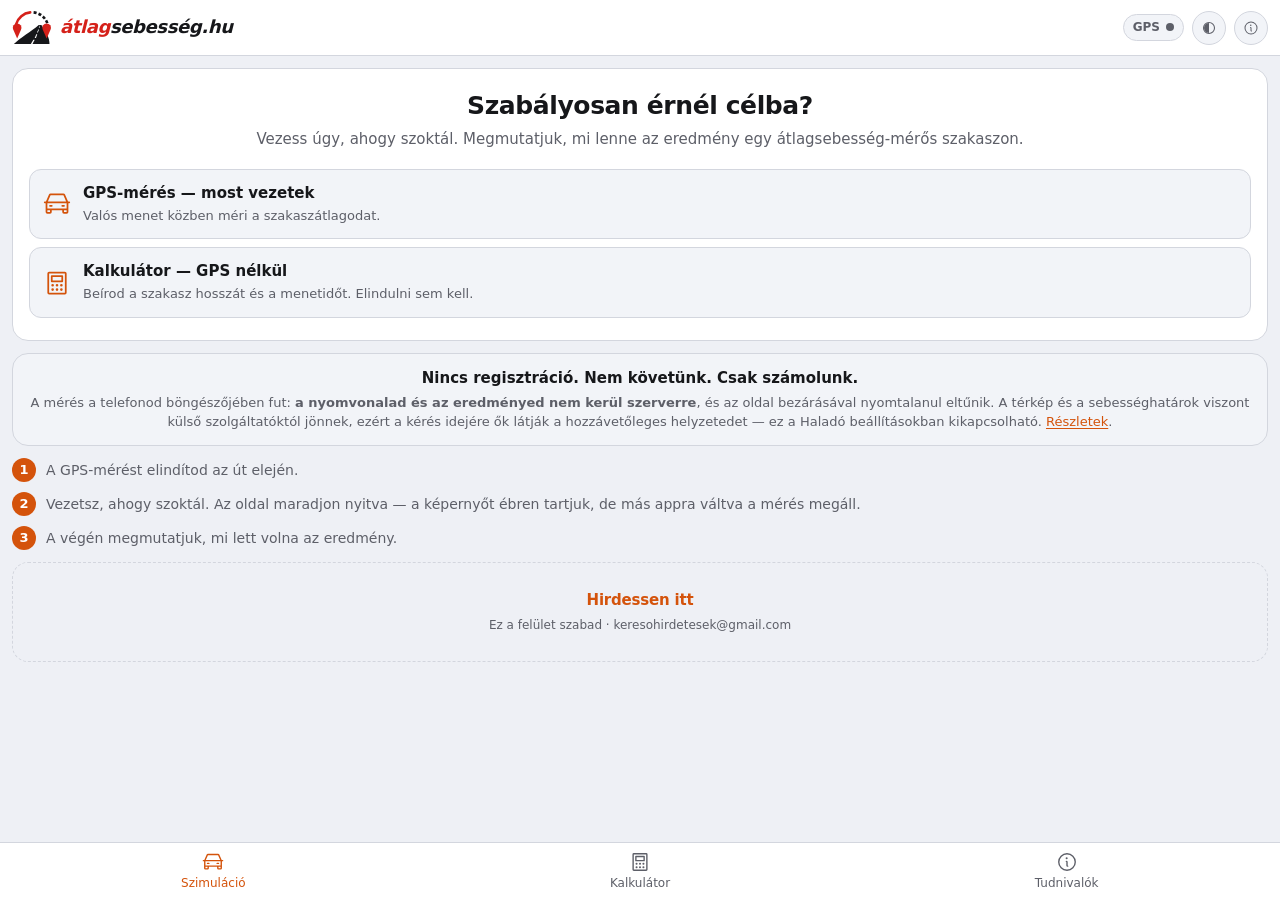
==== atlagsebesseg/index.html @ bc66cc7b "Az eredmény ne mondjon ellent önmagának A modellváltás után a felületen maradt a régi logika nyoma: " ====
<!DOCTYPE html>
<html lang="hu">
<head>
<meta charset="utf-8">
<meta name="viewport" content="width=device-width, initial-scale=1, viewport-fit=cover">
<meta name="theme-color" content="#0e0e10">
<script>
/* A téma még a stíluslap előtt eldől, különben betöltéskor felvillanna a
   másik szín. Ugyanazt a kulcsot olvassa, amit a js/tema.js ír. */
(function () {
  var m = null;
  try { m = localStorage.getItem('atlagsebesseg-tema'); } catch (e) { /* privát ablak */ }
  var sotet = m === 'sotet' ||
    (m !== 'vilagos' && window.matchMedia('(prefers-color-scheme: dark)').matches);
  document.documentElement.setAttribute('data-theme', sotet ? 'dark' : 'light');
  if (!sotet) {
    document.querySelector('meta[name="theme-color"]').setAttribute('content', '#eef0f5');
  }
})();
</script>
<meta name="description" content="Nézd meg, hogyan működne nálad az átlagsebesség-mérés, ha Magyarországon a jelenleg egyeztetett rendszer bevezetésre kerül. Nincs regisztráció, nem követünk, csak számolunk.">
<title>Átlagsebesség.hu</title>
<link rel="canonical" href="https://atlagsebesseg.hu/">
<link rel="manifest" href="manifest.webmanifest">
<link rel="icon" href="icons/icon.svg" type="image/svg+xml">
<link rel="apple-touch-icon" href="icons/icon-192.png">
<!-- A `mobile-web-app-capable` a szabványos név; az apple- előtagú
     változat elavult, de a régebbi iOS-ek még azt nézik. -->
<meta name="mobile-web-app-capable" content="yes">
<meta name="apple-mobile-web-app-capable" content="yes">
<meta name="apple-mobile-web-app-title" content="Átlagsebesség">
<meta name="apple-mobile-web-app-status-bar-style" content="black-translucent">
<!-- Megosztáskor (Messenger, Facebook, WhatsApp) ez látszik a linkből. -->
<meta property="og:type" content="website">
<meta property="og:site_name" content="Átlagsebesség.hu">
<meta property="og:locale" content="hu_HU">
<meta property="og:url" content="https://atlagsebesseg.hu/">
<meta property="og:title" content="Szabályosan érnél célba?">
<meta property="og:description" content="Vezess úgy, ahogy szoktál. Megmutatjuk, mi lenne az eredmény egy átlagsebesség-mérős szakaszon. Nincs regisztráció, nem követünk, csak számolunk.">
<meta property="og:image" content="https://atlagsebesseg.hu/icons/og.png">
<meta property="og:image:width" content="1200">
<meta property="og:image:height" content="630">
<meta property="og:image:alt" content="Átlagsebesség.hu — Szabályosan érnél célba?">
<meta name="twitter:card" content="summary_large_image">
<link rel="stylesheet" href="vendor/leaflet/leaflet.css">
<link rel="stylesheet" href="css/app.css">
</head>
<body>

<svg xmlns="http://www.w3.org/2000/svg" style="display:none" aria-hidden="true"><symbol id="i-car" viewBox="0 0 256 256"><path d="M240,104H229.2L201.42,41.5A16,16,0,0,0,186.8,32H69.2a16,16,0,0,0-14.62,9.5L26.8,104H16a8,8,0,0,0,0,16h8v80a16,16,0,0,0,16,16H64a16,16,0,0,0,16-16V184h96v16a16,16,0,0,0,16,16h24a16,16,0,0,0,16-16V120h8a8,8,0,0,0,0-16ZM69.2,48H186.8l24.89,56H44.31ZM64,200H40V184H64Zm128,0V184h24v16Zm24-32H40V120H216ZM56,144a8,8,0,0,1,8-8H80a8,8,0,0,1,0,16H64A8,8,0,0,1,56,144Zm112,0a8,8,0,0,1,8-8h16a8,8,0,0,1,0,16H176A8,8,0,0,1,168,144Z"/></symbol><symbol id="i-calculator" viewBox="0 0 256 256"><path d="M80,120h96a8,8,0,0,0,8-8V64a8,8,0,0,0-8-8H80a8,8,0,0,0-8,8v48A8,8,0,0,0,80,120Zm8-48h80v32H88ZM200,24H56A16,16,0,0,0,40,40V216a16,16,0,0,0,16,16H200a16,16,0,0,0,16-16V40A16,16,0,0,0,200,24Zm0,192H56V40H200ZM100,148a12,12,0,1,1-12-12A12,12,0,0,1,100,148Zm40,0a12,12,0,1,1-12-12A12,12,0,0,1,140,148Zm40,0a12,12,0,1,1-12-12A12,12,0,0,1,180,148Zm-80,40a12,12,0,1,1-12-12A12,12,0,0,1,100,188Zm40,0a12,12,0,1,1-12-12A12,12,0,0,1,140,188Zm40,0a12,12,0,1,1-12-12A12,12,0,0,1,180,188Z"/></symbol><symbol id="i-info" viewBox="0 0 256 256"><path d="M128,24A104,104,0,1,0,232,128,104.11,104.11,0,0,0,128,24Zm0,192a88,88,0,1,1,88-88A88.1,88.1,0,0,1,128,216Zm16-40a8,8,0,0,1-8,8,16,16,0,0,1-16-16V128a8,8,0,0,1,0-16,16,16,0,0,1,16,16v40A8,8,0,0,1,144,176ZM112,84a12,12,0,1,1,12,12A12,12,0,0,1,112,84Z"/></symbol><symbol id="i-flag" viewBox="0 0 256 256"><path d="M42.76,50A8,8,0,0,0,40,56V224a8,8,0,0,0,16,0V179.77c26.79-21.16,49.87-9.75,76.45,3.41,16.4,8.11,34.06,16.85,53,16.85,13.93,0,28.54-4.75,43.82-18a8,8,0,0,0,2.76-6V56A8,8,0,0,0,218.76,50c-28,24.23-51.72,12.49-79.21-1.12C111.07,34.76,78.78,18.79,42.76,50ZM216,172.25c-26.79,21.16-49.87,9.74-76.45-3.41-25-12.35-52.81-26.13-83.55-8.4V59.79c26.79-21.16,49.87-9.75,76.45,3.4,25,12.35,52.82,26.13,83.55,8.4Z"/></symbol><symbol id="i-map-pin" viewBox="0 0 256 256"><path d="M128,64a40,40,0,1,0,40,40A40,40,0,0,0,128,64Zm0,64a24,24,0,1,1,24-24A24,24,0,0,1,128,128Zm0-112a88.1,88.1,0,0,0-88,88c0,31.4,14.51,64.68,42,96.25a254.19,254.19,0,0,0,41.45,38.3,8,8,0,0,0,9.18,0A254.19,254.19,0,0,0,174,200.25c27.45-31.57,42-64.85,42-96.25A88.1,88.1,0,0,0,128,16Zm0,206c-16.53-13-72-60.75-72-118a72,72,0,0,1,144,0C200,161.23,144.53,209,128,222Z"/></symbol><symbol id="i-magnifying-glass" viewBox="0 0 256 256"><path d="M229.66,218.34l-50.07-50.06a88.11,88.11,0,1,0-11.31,11.31l50.06,50.07a8,8,0,0,0,11.32-11.32ZM40,112a72,72,0,1,1,72,72A72.08,72.08,0,0,1,40,112Z"/></symbol><symbol id="i-map-trifold" viewBox="0 0 256 256"><path d="M228.92,49.69a8,8,0,0,0-6.86-1.45L160.93,63.52,99.58,32.84a8,8,0,0,0-5.52-.6l-64,16A8,8,0,0,0,24,56V200a8,8,0,0,0,9.94,7.76l61.13-15.28,61.35,30.68A8.15,8.15,0,0,0,160,224a8,8,0,0,0,1.94-.24l64-16A8,8,0,0,0,232,200V56A8,8,0,0,0,228.92,49.69ZM104,52.94l48,24V203.06l-48-24ZM40,62.25l48-12v127.5l-48,12Zm176,131.5-48,12V78.25l48-12Z"/></symbol><symbol id="i-traffic-cone" viewBox="0 0 256 256"><path d="M232,208H213.69L153.42,34.75A16,16,0,0,0,138.31,24H117.69a16,16,0,0,0-15.11,10.74L42.31,208H24a8,8,0,0,0,0,16H232a8,8,0,0,0,0-16ZM95.43,104h65.14l16.7,48H78.73Zm22.26-64h20.62L155,88H101ZM73.17,168H182.83l13.92,40H59.25Z"/></symbol><symbol id="i-buildings" viewBox="0 0 256 256"><path d="M240,208H224V96a16,16,0,0,0-16-16H144V32a16,16,0,0,0-24.88-13.32L39.12,72A16,16,0,0,0,32,85.34V208H16a8,8,0,0,0,0,16H240a8,8,0,0,0,0-16ZM208,96V208H144V96ZM48,85.34,128,32V208H48ZM112,112v16a8,8,0,0,1-16,0V112a8,8,0,1,1,16,0Zm-32,0v16a8,8,0,0,1-16,0V112a8,8,0,1,1,16,0Zm0,56v16a8,8,0,0,1-16,0V168a8,8,0,0,1,16,0Zm32,0v16a8,8,0,0,1-16,0V168a8,8,0,0,1,16,0Z"/></symbol><symbol id="i-x" viewBox="0 0 256 256"><path d="M205.66,194.34a8,8,0,0,1-11.32,11.32L128,139.31,61.66,205.66a8,8,0,0,1-11.32-11.32L116.69,128,50.34,61.66A8,8,0,0,1,61.66,50.34L128,116.69l66.34-66.35a8,8,0,0,1,11.32,11.32L139.31,128Z"/></symbol><symbol id="i-play" viewBox="0 0 256 256"><path d="M232.4,114.49,88.32,26.35a16,16,0,0,0-16.2-.3A15.86,15.86,0,0,0,64,39.87V216.13A15.94,15.94,0,0,0,80,232a16.07,16.07,0,0,0,8.36-2.35L232.4,141.51a15.81,15.81,0,0,0,0-27ZM80,215.94V40l143.83,88Z"/></symbol><symbol id="i-stop" viewBox="0 0 256 256"><path d="M200,40H56A16,16,0,0,0,40,56V200a16,16,0,0,0,16,16H200a16,16,0,0,0,16-16V56A16,16,0,0,0,200,40Zm0,160H56V56H200V200Z"/></symbol><symbol id="i-arrow-clockwise" viewBox="0 0 256 256"><path d="M240,56v48a8,8,0,0,1-8,8H184a8,8,0,0,1,0-16H211.4L184.81,71.64l-.25-.24a80,80,0,1,0-1.67,114.78,8,8,0,0,1,11,11.63A95.44,95.44,0,0,1,128,224h-1.32A96,96,0,1,1,195.75,60L224,85.8V56a8,8,0,1,1,16,0Z"/></symbol><symbol id="i-gauge" viewBox="0 0 256 256"><path d="M207.06,72.67A111.24,111.24,0,0,0,128,40h-.4C66.07,40.21,16,91,16,153.13V176a16,16,0,0,0,16,16H224a16,16,0,0,0,16-16V152A111.25,111.25,0,0,0,207.06,72.67ZM224,176H119.71l54.76-75.3a8,8,0,0,0-12.94-9.42L99.92,176H32V153.13c0-3.08.15-6.12.43-9.13H56a8,8,0,0,0,0-16H35.27c10.32-38.86,44-68.24,84.73-71.66V80a8,8,0,0,0,16,0V56.33A96.14,96.14,0,0,1,221,128H200a8,8,0,0,0,0,16h23.67c.21,2.65.33,5.31.33,8Z"/></symbol><symbol id="i-speaker-high" viewBox="0 0 256 256"><path d="M155.51,24.81a8,8,0,0,0-8.42.88L77.25,80H32A16,16,0,0,0,16,96v64a16,16,0,0,0,16,16H77.25l69.84,54.31A8,8,0,0,0,160,224V32A8,8,0,0,0,155.51,24.81ZM32,96H72v64H32ZM144,207.64,88,164.09V91.91l56-43.55Zm54-106.08a40,40,0,0,1,0,52.88,8,8,0,0,1-12-10.58,24,24,0,0,0,0-31.72,8,8,0,0,1,12-10.58ZM248,128a79.9,79.9,0,0,1-20.37,53.34,8,8,0,0,1-11.92-10.67,64,64,0,0,0,0-85.33,8,8,0,1,1,11.92-10.67A79.83,79.83,0,0,1,248,128Z"/></symbol><symbol id="i-speaker-slash" viewBox="0 0 256 256"><path d="M53.92,34.62A8,8,0,1,0,42.08,45.38L73.55,80H32A16,16,0,0,0,16,96v64a16,16,0,0,0,16,16H77.25l69.84,54.31A8,8,0,0,0,160,224V175.09l42.08,46.29a8,8,0,1,0,11.84-10.76ZM32,96H72v64H32ZM144,207.64,88,164.09V95.89l56,61.6Zm42-63.77a24,24,0,0,0,0-31.72,8,8,0,1,1,12-10.57,40,40,0,0,1,0,52.88,8,8,0,0,1-12-10.59Zm-80.16-76a8,8,0,0,1,1.4-11.23l39.85-31A8,8,0,0,1,160,32v74.83a8,8,0,0,1-16,0V48.36l-26.94,21A8,8,0,0,1,105.84,67.91ZM248,128a79.9,79.9,0,0,1-20.37,53.34,8,8,0,0,1-11.92-10.67,64,64,0,0,0,0-85.33,8,8,0,1,1,11.92-10.67A79.83,79.83,0,0,1,248,128Z"/></symbol><symbol id="i-sun" viewBox="0 0 256 256"><circle cx="128" cy="128" r="46"/><g stroke="currentColor" stroke-width="17" stroke-linecap="round"><line x1="128" y1="26" x2="128" y2="52"/><line x1="128" y1="204" x2="128" y2="230"/><line x1="26" y1="128" x2="52" y2="128"/><line x1="204" y1="128" x2="230" y2="128"/><line x1="56" y1="56" x2="74" y2="74"/><line x1="182" y1="182" x2="200" y2="200"/><line x1="56" y1="200" x2="74" y2="182"/><line x1="182" y1="74" x2="200" y2="56"/></g></symbol><symbol id="i-moon" viewBox="0 0 256 256"><path d="M88.5 40.5A96 96 0 1 0 215.5 167.5A96 96 0 0 1 88.5 40.5Z"/></symbol><symbol id="i-tema-auto" viewBox="0 0 256 256"><circle cx="128" cy="128" r="88" fill="none" stroke="currentColor" stroke-width="17"/><path d="M128 48a80 80 0 0 0 0 160Z"/></symbol><symbol id="i-share-network" viewBox="0 0 256 256"><path d="M176,160a39.89,39.89,0,0,0-28.62,12.09l-46.1-29.63a39.8,39.8,0,0,0,0-28.92l46.1-29.63a40,40,0,1,0-8.66-13.45l-46.1,29.63a40,40,0,1,0,0,55.82l46.1,29.63A40,40,0,1,0,176,160Zm0-128a24,24,0,1,1-24,24A24,24,0,0,1,176,32ZM64,152a24,24,0,1,1,24-24A24,24,0,0,1,64,152Zm112,72a24,24,0,1,1,24-24A24,24,0,0,1,176,224Z"/></symbol></svg>

<header id="topbar">
  <!-- Ugyanaz a jelkép, mint az icons/icon.svg, csak a fejléc méretére
       vágva. A sötét részek a szövegszínt veszik fel, a felezővonal a
       fejléc hátterét: így mindkét témában megmarad a kontraszt. -->
  <svg class="logo" aria-hidden="true" viewBox="60 118 392 344">
    <path d="M78 452 C140 392 250 330 322 266 L348 266 C392 330 430 392 428 452 Z" fill="currentColor"/>
    <g fill="var(--surface)">
      <path d="M331.0 272 L335.4 272 L329.0 296 L323.1 296 Z"/>
      <path d="M318.5 310 L325.3 310 L313.9 340 L305.1 340 Z"/>
      <path d="M297.8 356 L307.6 356 L295.0 392 L282.8 392 Z"/>
      <path d="M269.0 410 L282.3 410 L261.0 452 L245.0 452 Z"/>
    </g>
    <path d="M100 258 A161 161 0 0 1 238.2 141.4" fill="none" stroke="var(--marka)" stroke-width="26" stroke-linecap="round"/>
    <path d="M271.8 141.4 A161 161 0 0 1 410 258" fill="none" stroke="currentColor" stroke-width="26" stroke-dasharray="30 20"/>
    <g fill="var(--marka)">
      <path d="M71.5 308.8 A42 42 0 1 1 148.5 308.8 L110 397 Z"/>
      <path d="M361.5 308.8 A42 42 0 1 1 438.5 308.8 L400 397 Z"/>
    </g>
  </svg>
  <h1><span class="wm-elso">átlag</span>sebesség.hu</h1>
  <span id="gps-pill" class="gps-pill" data-allapot="ki" title="GPS állapota" aria-label="GPS állapota">
    <span class="gps-szo">GPS</span> <span class="dot"></span>
  </span>
  <button id="btn-tema" class="ikon-gomb" aria-label="Téma váltása"><svg class="ikon" aria-hidden="true"><use href="#i-tema-auto"/></svg></button>
  <button id="btn-info" class="ikon-gomb" aria-label="Tudnivalók"><svg class="ikon" aria-hidden="true"><use href="#i-info"/></svg></button>
</header>

<main id="main">

  <!-- ============================================== szimuláció (fő fül) -->
  <section class="screen" id="scr-meres">

    <!-- ---------------------------------------------- 1. indító nézet -->
    <div class="pad" id="meres-intro">
      <section class="hero">
        <h2>Szabályosan érnél célba?</h2>
        <p class="hero-lead">
          Vezess úgy, ahogy szoktál. Megmutatjuk, mi lenne az eredmény egy
          átlagsebesség-mérős szakaszon.
        </p>
        <!-- Két közvetlen választás. Korábban egy „szimuláció indítása”
             gomb állt előttük, ami csak lenyitotta ezt a kettőt: egy
             kattintás, ami semmit nem döntött el. -->
        <div id="mod-valaszto" class="mod-valaszto">
          <button class="mod" id="mod-vezetek">
            <span class="mod-ikon"><svg class="ikon nagy-ikon" aria-hidden="true"><use href="#i-car"/></svg></span>
            <span class="mod-szoveg">
              <strong>GPS-mérés — most vezetek</strong>
              Valós menet közben méri a szakaszátlagodat.
            </span>
          </button>
          <button class="mod" id="mod-kiprobalnam">
            <span class="mod-ikon"><svg class="ikon nagy-ikon" aria-hidden="true"><use href="#i-calculator"/></svg></span>
            <span class="mod-szoveg">
              <strong>Kalkulátor — GPS nélkül</strong>
              Beírod a szakasz hosszát és a menetidőt. Elindulni sem kell.
            </span>
          </button>
        </div>
      </section>

      <section class="marka">
        <strong>Nincs regisztráció. Nem követünk. Csak számolunk.</strong>
        <span class="muted small">
          A mérés a telefonod böngészőjében fut: <strong>a nyomvonalad és az
          eredményed nem kerül szerverre</strong>, és az oldal bezárásával
          nyomtalanul eltűnik. A térkép és a sebességhatárok viszont külső
          szolgáltatóktól jönnek, ezért a kérés idejére ők látják a
          hozzávetőleges helyzetedet — ez a Haladó beállításokban
          kikapcsolható.
          <a href="adatvedelem.html">Részletek</a>.
        </span>
      </section>

      <section class="lepesek">
        <div><span class="lepes-szam">1</span> A GPS-mérést elindítod az út elején.</div>
        <div><span class="lepes-szam">2</span> Vezetsz, ahogy szoktál. Az oldal maradjon nyitva — a képernyőt ébren tartjuk, de más appra váltva a mérés megáll.</div>
        <div><span class="lepes-szam">3</span> A végén megmutatjuk, mi lett volna az eredmény.</div>
      </section>

      <a class="hirdetes" data-slot="intro-also"
           href="mailto:keresohirdetesek@gmail.com?subject=Hirdet%C3%A9s%20az%20atlagsebesseg.hu-n">
        <strong>Hirdessen itt</strong>
        <span>Ez a felület szabad · keresohirdetesek@gmail.com</span>
      </a>
    </div>

    <!-- ------------------------------------------------- 2. élő nézet -->
    <div id="meres-elo" hidden>
      <!-- A fő gomb legfelül és tapadósan: vezetés közben nem lehet
           görgetéssel keresgélni, hol áll le a mérés. -->
      <div class="fo-gomb-sav">
        <button id="btn-meres" class="btn nagy"><svg class="ikon" aria-hidden="true"><use href="#i-play"/></svg>MÉRÉS INDÍTÁSA</button>
      </div>

      <!-- Amit indulás előtt érdemes eldönteni. Mérés közben elrejtjük:
           vezetés közben nem beállítani kell, hanem vezetni. -->
      <div class="pad indulas-elott" id="indulas-elott">
        <section class="card">
          <h2 class="card-title">Indulás előtt</h2>
          <div class="row-between">
            <label for="chk-auto-hatar-fo">Sebességhatárok automatikus lekérése</label>
            <input id="chk-auto-hatar-fo" type="checkbox" checked>
          </div>
          <p class="muted small">
            Menet közben, kilométerenként lekéri a táblák szerinti határokat
            az OpenStreetMapből. Kikapcsolva semmilyen adat nem hagyja el a
            készüléket, és a lenti alapértékkel számolunk.
          </p>
          <div class="row-between">
            <label for="sel-alap-fo">Ha nincs lekért adat, ezzel számolunk</label>
            <select id="sel-alap-fo">
              <option value="30">30 km/h</option>
              <option value="40">40 km/h</option>
              <option value="50">50 km/h</option>
              <option value="70">70 km/h</option>
              <option value="80">80 km/h</option>
              <option value="90" selected>90 km/h</option>
              <option value="100">100 km/h</option>
              <option value="110">110 km/h</option>
              <option value="130">130 km/h</option>
            </select>
          </div>
          <p class="muted small">
            Szakaszt a térképen jelölhetsz ki, lejjebb. Kijelölés nélkül a
            mérés kézzel indul és áll le.
          </p>
        </section>
      </div>

      <div class="pad">

        <!-- eredménykártya: a mérés lezárása után jelenik meg -->
        <section class="card eredmeny" id="eredmeny-kartya" hidden>
          <h2 class="eredmeny-cim">Szimuláció eredménye</h2>
          <p class="eredmeny-alcim" id="eredmeny-alcim"></p>
          <dl class="eredmeny-adatok" id="eredmeny-adatok"></dl>
          <!-- A projekt legbeszédesebb két száma: mennyi időt nyertél, és
               mennyibe kerülne. Az eredménykártyán a helye.            -->
          <div class="merleg" id="eredmeny-merleg" hidden>
            <div class="merleg-tetel nyereseg">
              <span class="merleg-lbl">Ennyit nyertél</span>
              <span class="merleg-val" id="e-nyereseg">-</span>
            </div>
            <div class="merleg-tetel ar">
              <span class="merleg-lbl">Ennyibe kerülne<small>a teljes szakaszra</small></span>
              <span class="merleg-val" id="e-ar">-</span>
            </div>
          </div>

          <div id="eredmeny-verdikt" class="verdikt semleges"></div>
          <p id="eredmeny-hianyos" class="figyelem small" hidden>
            A mérés közben a GPS-jel kiesett. A kimaradt szakasz nem
            számít bele a távba, ezért ez az eredmény tájékoztató.
          </p>

          <figure class="profil" id="eredmeny-profil" hidden>
            <figcaption>Hol mennyivel haladtál a korlátozáshoz képest</figcaption>
            <div class="profil-vaszon" data-cel="eredmeny">
              <svg id="profil-svg" role="img"
                   aria-label="Sebességprofil a megtett út mentén"></svg>
            </div>
            <div class="profil-eszkozok" data-cel="eredmeny">
              <span class="profil-nagyitas" role="group" aria-label="Nagyítás">
                <button class="zoom-gomb" data-zoom="1" aria-pressed="true">1x</button>
                <button class="zoom-gomb" data-zoom="2" aria-pressed="false">2x</button>
                <button class="zoom-gomb" data-zoom="4" aria-pressed="false">4x</button>
                <button class="zoom-gomb" data-zoom="8" aria-pressed="false">8x</button>
              </span>
              <button class="btn ghost small profil-teljes">Teljes képernyőn</button>
            </div>
            <p class="profil-jel">
              <span class="profil-kulcs felett"></span>a korlátozás felett
              <span class="profil-kulcs alatt"></span>alatta
            </p>
            <p class="muted small">
              A pillanatnyi sebesség a korlátozáshoz mérve, km/h-ban. A bírság
              nem ebből lesz, hanem a szakaszátlagból; ez azt mutatja meg, hol
              keletkezett az az átlag.
            </p>
          </figure>

          <button id="btn-megoszt" class="btn primary block"><svg class="ikon" aria-hidden="true"><use href="#i-share-network"/></svg>Eredmény megosztása</button>
          <p id="megoszt-allapot" class="muted small center" hidden></p>
          <button id="btn-ujra-szakasz" class="btn block"><svg class="ikon" aria-hidden="true"><use href="#i-arrow-clockwise"/></svg>Újra ezen a szakaszon</button>
          <div class="btn-row">
            <button id="btn-reszletek" class="btn ghost grow">Részletek</button>
            <button id="btn-uj-szimulacio" class="btn ghost grow">Kezdőképernyő</button>
          </div>
        </section>

        <!-- szakasz: kapuk és haladás -->
        <section class="szakasz-panel" id="szakasz-panel">
          <h2 id="szakasz-nev">Kijelölt szakasz</h2>
          <div class="kapu-sor">
            <span class="kapu-cimke" id="kapu-bal">Kapu #1</span>
            <span class="kapu-kozep">
              <span id="szp-hatra">Még: -</span>
              <span id="szp-ido">Becsült idő: -</span>
            </span>
            <span class="kapu-cimke" id="kapu-jobb">Kapu #2</span>
          </div>
          <div class="halado-sor" id="halado-sor">
            <span class="kapu-tick"></span>
            <span class="sav"><span class="sav-kitolt" id="szp-sav"></span></span>
            <span class="kapu-tick"></span>
          </div>
        </section>

        <!-- óra + státusz + adatok -->
        <section class="card ora-kartya" id="ora-kartya">
          <div class="szunet-sav" id="szunet-sav" hidden>
            <span>
              <strong>A mérés felfüggesztve.</strong>
              Az állás ideje nem számít bele a szakaszátlagba.
              Elindulásra magától folytatódik.
            </span>
            <button id="btn-folytat" class="btn small">Folytatás</button>
          </div>

          <div class="ora-doboz">
            <svg id="ora" class="ora" role="img" aria-label="Sebességmérő"></svg>
          </div>

          <div class="tabla-sav">
            <button class="tabla" id="ora-tabla" aria-label="Sebességhatár módosítása">-</button>
            <span class="tabla-sugo" id="tabla-sugo">koppints</span>
            <span class="utasitas" id="utasitas" hidden>
              <span class="utasitas-szo" id="utasitas-szo">TARTSD</span>
              <span class="utasitas-val" id="utasitas-val">-</span>
            </span>
          </div>

          <!-- A három szám, ami menet közben számít, egy sorban a műszer
               alatt: mihez mérünk, hol tartunk, és mennyivel megyünk. -->
          <div class="ora-adatsor">
            <div class="oa-cella">
              <span class="oa-lbl">Megengedett átlag</span>
              <span class="oa-szam"><span class="oa-val" id="ki-limit">-</span><span class="oa-egyseg">km/h</span></span>
            </div>
            <div class="oa-cella">
              <span class="oa-lbl">Szakaszátlag</span>
              <span class="oa-szam"><span class="oa-val" id="ki-atlag">-</span><span class="oa-egyseg">km/h</span></span>
            </div>
            <div class="oa-cella">
              <span class="oa-lbl">Pillanatnyi</span>
              <span class="oa-szam"><span class="oa-val" id="ki-pill">-</span><span class="oa-egyseg">km/h</span></span>
            </div>
          </div>
          <p class="oa-alsor" id="ki-muszerfal"></p>

          <button id="btn-hang" class="chip hang-kapcsolo" aria-pressed="true">
            <svg class="ikon" aria-hidden="true"><use href="#i-speaker-high"/></svg>
            <span>Hangjelzés be</span>
          </button>

          <div class="statuszsav semleges" id="statuszsav">
            <span class="statusz-fo" id="st-fo">JELENLEGI ÁTLAG: -</span>
            <span class="statusz-al">STÁTUSZ: <strong id="st-cimke">[○ NINCS ADAT]</strong></span>
            <span class="statusz-megj" id="st-megj">(Indítsd el a mérést)</span>
          </div>

          <div class="adatracs">
            <div class="reszlet"><span class="adat-lbl">Itt érvényes</span><span class="adat-val" id="ki-hely-limit">-</span></div>
            <div><span class="adat-lbl">Megtett táv</span><span class="adat-val" id="ki-tav">0 m</span></div>
            <div><span class="adat-lbl">Eltelt idő</span><span class="adat-val" id="ki-ido">0:00</span></div>
            <div class="reszlet"><span class="adat-lbl">Bírságveszély</span><span class="adat-val" id="ki-birsag">0 Ft</span></div>
          </div>

          <p id="h-projekcio" class="projekcio reszlet" hidden></p>
          <p id="hatar-allapot" class="muted small center reszlet">Sebességhatárok: a beállított alapértékkel számolunk.</p>
          <p id="ki-melleklet" class="muted small center reszlet">Táv: 0 m · GPS: -</p>
          <p id="gps-uzenet" class="muted small center"></p>

          <button id="btn-ujra" class="btn ghost small reszlet">Új mérés</button>
        </section>
      </div>

      <div id="map" aria-label="Térkép a szakasszal és a nyomvonallal"></div>
      <div class="map-tools">
        <button id="btn-start-jelol" class="chip"><svg class="ikon" aria-hidden="true"><use href="#i-flag"/></svg>Szakasz eleje</button>
        <button id="btn-end-jelol" class="chip"><svg class="ikon" aria-hidden="true"><use href="#i-flag"/></svg>Szakasz vége</button>
        <button id="btn-kapu-torol" class="chip"><svg class="ikon" aria-hidden="true"><use href="#i-x"/></svg>Kijelölés törlése</button>
        <!-- A két nézetgomb keskeny kijelzőn csak ikon: így a „Kijelölés
             törlése” is elfér mellettük, és nem kell oldalra görgetni. -->
        <button id="btn-kozepre" class="chip chip-szuk" title="Ide" aria-label="Ugrás a jelenlegi helyzetre"><svg class="ikon" aria-hidden="true"><use href="#i-map-pin"/></svg><span class="chip-szo">Ide</span></button>
        <button id="btn-illeszt" class="chip chip-szuk" title="Teljes szakasz" aria-label="A teljes szakasz mutatása"><svg class="ikon" aria-hidden="true"><use href="#i-magnifying-glass"/></svg><span class="chip-szo">Teljes szakasz</span></button>
      </div>

      <div class="pad">
        <p id="kapu-allapot" class="muted small reszlet">
          Nincs kijelölt szakasz. Kézi indítás és leállítás.
        </p>

        <section class="card" id="szakasz-kartya" hidden>
          <h2 class="card-title">Szakaszrészek a sebességhatár szerint</h2>
          <p class="muted small">
            <strong>Ez a bontás magyarázat, nem az ítélet.</strong> A bírság a
            teljes szakasz egyetlen átlagából jön — egy mérőrendszer sem tudja,
            a szakaszon belül hol mentél gyorsabban. Ez a lista azt mutatja,
            hol keletkezett az az átlag.
          </p>
          <p class="muted small">
            Rossz a határ? Koppints a szakaszra itt vagy a térképen, és írd át.
            A javítás a nyomvonalhoz tapad, egy újabb lekérés sem törli.
          </p>
          <div id="szakasz-lista" class="seglist"></div>
        </section>

        <details class="halado">
          <summary>Haladó beállítások</summary>
          <div class="halado-tartalom">

            <div class="row-between">
              <label for="sel-sugar">Kiváltási sugár</label>
              <select id="sel-sugar">
                <option value="30">30 m</option>
                <option value="60" selected>60 m</option>
                <option value="100">100 m</option>
                <option value="150">150 m</option>
              </select>
            </div>
            <p class="muted small">
              Ilyen közel kell elhaladni a kijelölt ponthoz, hogy a mérés
              elinduljon, illetve leálljon.
            </p>

            <div class="row-between">
              <label for="sel-alap">Alapértelmezett sebességhatár</label>
              <select id="sel-alap">
                <option value="30">30 km/h</option>
                <option value="40">40 km/h</option>
                <option value="50">50 km/h</option>
                <option value="70">70 km/h</option>
                <option value="80">80 km/h</option>
                <option value="90" selected>90 km/h</option>
                <option value="100">100 km/h</option>
                <option value="110">110 km/h</option>
                <option value="130">130 km/h</option>
              </select>
            </div>
            <p class="muted small">
              Ezzel számol az app addig, amíg le nem kéred a tényleges
              határokat.
            </p>

            <button id="btn-hang-proba" class="btn block">
              <svg class="ikon" aria-hidden="true"><use href="#i-speaker-high"/></svg>Hang kipróbálása
            </button>
            <p id="hang-proba-allapot" class="muted small">
              Menet közben a hang csak akkor szólal meg, ha tényleg átléped a
              határt, ezért itt bármikor meghallgatható.
              <strong>iPhone-on a néma kapcsoló ezt is elnémítja</strong>,
              még akkor is, ha a média-hangerő fel van tekerve.
            </p>

            <p class="muted small">
              A hangjelzés akkor szólal meg, amikor a szakaszátlagod átlépi a
              megengedettet, és még egyszer, ha a bírságos tartományba ér.
              Rezgéssel együtt, hogy a zsebben is elérjen. A képernyő a mérés
              alatt ébren marad; ha kikapcsolod a kijelzőt vagy más appra
              váltasz, a böngésző felfüggesztheti a lapot, és a hang elmarad.
              iPhone-on ez biztosan így van.
            </p>

            <div class="row-between">
              <label for="chk-auto-hatar">Sebességhatárok automatikus lekérése</label>
              <input id="chk-auto-hatar" type="checkbox" checked>
            </div>
            <p class="muted small">
              Bekapcsolva a mérés magától lekéri az útvonal menti
              korlátozásokat, és haladás közben frissíti. Ehhez kb.
              kilométerenként elküldi a helyzetedet az Overpass API-nak.
              Kikapcsolva az app a lenti alapértékkel számol, és semmilyen
              adat nem hagyja el a készüléket.
            </p>

            <button id="btn-osm" class="btn block">
              <svg class="ikon" aria-hidden="true"><use href="#i-map-trifold"/></svg>Frissítés most, a teljes nyomvonalra
            </button>
            <p id="osm-allapot" class="muted small">
              Utólagos pontosításhoz: a már megtett nyomvonal mentén kéri le a
              határokat, nem csak a jelenlegi helyzet körül.
            </p>

            <div class="row-between">
              <label for="btn-csempe">Térképcsempék</label>
              <button id="btn-csempe" class="chip" aria-pressed="true">bekapcsolva</button>
            </div>
            <p class="muted small">
              Kikapcsolva az OpenStreetMap szervereivel sem beszél az app.
            </p>

          </div>
        </details>

        <a class="hirdetes" data-slot="meres-also"
           href="mailto:keresohirdetesek@gmail.com?subject=Hirdet%C3%A9s%20az%20atlagsebesseg.hu-n">
        <strong>Hirdessen itt</strong>
        <span>Ez a felület szabad · keresohirdetesek@gmail.com</span>
      </a>
      </div>
    </div>
  </section>

  <!-- ================================================= kalkulátor -->
  <section class="screen" id="scr-kalk" hidden>
    <div class="pad">
      <section class="card">
        <h2 class="card-title">Számold ki GPS nélkül</h2>
        <p class="muted small">
          Add meg a szakaszt (több eltérő korlátozású rész is lehet), és azt,
          hogy mennyi idő alatt tetted meg, vagy milyen tempóval mentél.
        </p>

        <div id="kalk-sorok" class="seglist"></div>
        <button id="btn-sor-add" class="btn ghost small">+ Szakaszrész hozzáadása</button>

        <div class="row-between mt">
          <label for="sel-mod">Megadás</label>
          <select id="sel-mod">
            <option value="ido">menetidővel</option>
            <option value="tempo">átlagsebességgel</option>
            <option value="szakaszonkent">szakaszonkénti tempóval</option>
          </select>
        </div>

        <!-- Egyetlen menetidőből nem derül ki, melyik részen mennyivel
             mentél. A két egyszerű mód ezért egyenletes tempót feltételez —
             ezt ki kell mondani, különben a szabályos menetre is bírságot
             hozhat ki. Aki pontosat akar, szakaszonként adja meg. -->
        <p id="kalk-feltetel" class="muted small">
          <strong>Egyenletes tempót feltételezünk:</strong> a megadott menetidőt
          hossz arányában osztjuk szét, tehát mindenhol ugyanazzal a
          sebességgel számolunk. Ha az egyes részeken másképp haladtál,
          válaszd a <em>szakaszonkénti tempót</em> — az ad valós képet.
        </p>

        <div id="mezo-ido" class="row-between">
          <span class="mezo-cim">Menetidő</span>
          <span class="inline">
            <input id="in-perc" type="number" min="0" step="1" value="12" inputmode="numeric"
                   aria-label="Menetidő, perc"> perc
            <input id="in-mp" type="number" min="0" max="59" step="1" value="0" inputmode="numeric"
                   aria-label="Menetidő, másodperc"> mp
          </span>
        </div>

        <div id="mezo-tempo" class="row-between" hidden>
          <label for="in-tempo">Átlagsebesség</label>
          <span class="inline"><input id="in-tempo" type="number" min="1" step="1" value="110" inputmode="decimal"> km/h</span>
        </div>
      </section>

      <section class="card result">
        <div class="ora-doboz">
          <svg id="k-ora" class="ora" role="img" aria-label="A szakasz átlagsebessége"></svg>
          <div class="tabla-sav">
            <span class="tabla" id="k-tabla">-</span>
            <span class="tabla-sugo">megengedett</span>
          </div>
        </div>

        <div class="statuszsav semleges" id="k-statuszsav">
          <span class="statusz-fo" id="k-st-fo">ÁTLAGSEBESSÉG: -</span>
          <span class="statusz-al">STÁTUSZ: <strong id="k-st-cimke">[○ NINCS ADAT]</strong></span>
        </div>

        <!-- a szakasz arányos képe: a szélesség a hossz, a szín az ítélet -->
        <div class="utsav" id="k-utsav" hidden></div>

        <figure class="profil" id="k-profil" hidden>
          <figcaption>Hol mennyivel mennél a korlátozáshoz képest</figcaption>
          <div class="profil-vaszon" data-cel="kalk">
            <svg id="k-profil-svg" role="img"
                 aria-label="Sebességprofil a megadott szakaszrészek mentén"></svg>
          </div>
          <div class="profil-eszkozok" data-cel="kalk">
            <span class="profil-nagyitas" role="group" aria-label="Nagyítás">
              <button class="zoom-gomb" data-zoom="1" aria-pressed="true">1x</button>
              <button class="zoom-gomb" data-zoom="2" aria-pressed="false">2x</button>
              <button class="zoom-gomb" data-zoom="4" aria-pressed="false">4x</button>
              <button class="zoom-gomb" data-zoom="8" aria-pressed="false">8x</button>
            </span>
            <button class="btn ghost small profil-teljes">Teljes képernyőn</button>
          </div>
          <p class="profil-jel">
            <span class="profil-kulcs felett"></span>a korlátozás felett
            <span class="profil-kulcs alatt"></span>alatta
          </p>
        </figure>

        <div class="merleg" id="k-merleg" hidden>
          <div class="merleg-tetel nyereseg">
            <span class="merleg-lbl">Ennyit nyersz</span>
            <span class="merleg-val" id="k-nyereseg">-</span>
          </div>
          <div class="merleg-tetel ar">
            <span class="merleg-lbl">Ennyibe kerülne<small>a teljes szakaszra</small></span>
            <span class="merleg-val" id="k-ar">-</span>
          </div>
        </div>

        <div id="k-verdikt" class="verdikt semleges">-</div>

        <p class="muted small lista-fej">
          <strong>Az alábbi bontás magyarázat, nem ítélet.</strong> A bírság a
          fenti, teljes szakaszra vonatkozó átlagból jön; ez a lista azt
          mutatja, hol keletkezett.
        </p>
        <div id="k-reszletek" class="seglist"></div>
        <details class="halado">
          <summary>Számok részletesen</summary>
          <div class="halado-tartalom"><dl class="kv" id="k-kv"></dl></div>
        </details>
      </section>

      <a class="hirdetes" data-slot="kalk-also"
           href="mailto:keresohirdetesek@gmail.com?subject=Hirdet%C3%A9s%20az%20atlagsebesseg.hu-n">
        <strong>Hirdessen itt</strong>
        <span>Ez a felület szabad · keresohirdetesek@gmail.com</span>
      </a>
    </div>
  </section>

  <!-- ================================================== tudnivalók -->
  <section class="screen" id="scr-info" hidden>
    <div class="pad">

      <section class="card">
        <h2 class="card-title">Megjelenés</h2>
        <div class="tema-valaszto" role="radiogroup" aria-label="Téma">
          <button class="tema-opcio" data-tema="rendszer" role="radio" aria-checked="true">
            <svg class="ikon" aria-hidden="true"><use href="#i-tema-auto"/></svg>Rendszer
          </button>
          <button class="tema-opcio" data-tema="vilagos" role="radio" aria-checked="false">
            <svg class="ikon" aria-hidden="true"><use href="#i-sun"/></svg>Világos
          </button>
          <button class="tema-opcio" data-tema="sotet" role="radio" aria-checked="false">
            <svg class="ikon" aria-hidden="true"><use href="#i-moon"/></svg>Sötét
          </button>
        </div>
        <p class="small muted">
          Vezetés közben a sötét téma kíméli a szemet, nappal a világos
          olvashatóbb. A „Rendszer” a készülék beállítását követi.
        </p>
      </section>

      <section class="card">
        <h2 class="card-title">Mi ez?</h2>
        <p>
          Az átlagsebesség-mérés (szakaszellenőrzés) a szakasz elején és végén
          azonosítja a járművet, és a menetidőből számol átlagsebességet. Így a
          traffipax előtti fékezés nem segít: a teljes szakaszon tartani kell a
          korlátozást.
        </p>
        <p>
          Magyarországon az átlagsebesség-ellenőrző rendszer fogalma régóta
          szerepel a szabályozásban, a gyakorlati bevezetéséről pedig 2026
          nyarán indult egyeztetés. <strong>Végleges döntés és konkrét rendszer
          egyelőre nincs</strong>. Ez az oldal azt mutatja meg, hogyan
          működne nálad a méréstechnika, ha a jelenleg egyeztetett rendszer
          bevezetésre kerül. Nem hatósági eszköz, és nem előrejelzés arról,
          hogy pontosan milyen szabályok születnek.
        </p>
      </section>

      <section class="card">
        <h2 class="card-title">Ez most egy app?</h2>
        <p>
          Igen is, meg nem is. Ez egy <strong>weboldal, ami appként viselkedik</strong>
          (PWA). Ha a böngésző menüjéből kitetted a kezdőképernyőre, saját ikont
          és nevet kapott, teljes képernyőn nyílik, böngészősáv nélkül — kívülről
          semmiben nem különbözik egy alkalmazástól.
        </p>
        <p>
          Amiben mégis más: <strong>nincs áruházban</strong>, nem kellett hozzá
          Play Áruház vagy App Store, nem kért engedélyeket telepítéskor, és nem
          fut a háttérben. A frissítés is magától jön: ha van net, indításkor a
          legújabb változatot tölti be.
        </p>
        <p>
          A fájljai a böngésző gyorsítótárában vannak, ezért
          <strong>net nélkül is elindul</strong> — a térkép csempéi és a
          sebességhatár-lekérés viszont ilyenkor nem érhetők el, azokhoz kell
          internet. Eltávolítani ugyanúgy lehet, mint bármelyik appot: az ikont
          lenyomva tartva, „Eltávolítás”.
        </p>
      </section>

      <section class="card kiemelt">
        <h2 class="card-title">Nincs regisztráció. Nem követünk. Csak számolunk.</h2>
        <ul class="tick">
          <li>Nincs regisztráció, nincs bejelentkezés, nincs analitika.</li>
          <li>A GPS-adatok <strong>csak a böngésző memóriájában</strong> vannak; az oldal
              bezárásával nyomtalanul eltűnnek. Nincs fájl, nincs adatbázis, nincs süti.</li>
          <li>Egyetlen dolog marad meg a készüléken: a választott téma
              (világos vagy sötét). Egy szó, semmi több. Mérési adat, helyzet
              vagy azonosító soha.</li>
          <li>Nincs szerveroldal: a számítás a te készülékeden fut.</li>
          <li>Két külső kérés fordulhat elő, mindkettő kikapcsolható:
              a térképcsempék az OpenStreetMaptől, és a sebességhatárok
              lekérése az Overpass API-tól. Mérés közben ez utóbbi
              <strong>magától fut</strong>, nagyjából kilométerenként, hogy a
              táblán mindig az legyen, ami tényleg ki van téve. Ilyenkor a
              szolgáltató a saját szabályzata szerint látja a kérés IP-címét
              és a kért terület koordinátáit. A Haladó beállításokban
              kikapcsolható; kikapcsolva semmilyen adat nem hagyja el a
              készüléket.</li>
        </ul>
        <p class="muted small">
          A részletes, jogi nyelven megírt változat:
          <a href="adatvedelem.html">Adatvédelmi tájékoztató</a>.
        </p>
      </section>

      <section class="card">
        <h2 class="card-title">Honnan jönnek a sebességhatárok?</h2>
        <p>
          Az útvonal menti korlátozások az <strong>OpenStreetMap</strong>
          <code>maxspeed</code> adataiból származnak (Overpass API).
        </p>
        <p><strong>Mennyire pontos ez?</strong> Rétegenként más:</p>
        <ul class="tick">
          <li><strong>Autópálya, autóút, főutak:</strong> jellemzően kitöltött és
              megbízható: itt a 130 / 110 / 90 stimmel.</li>
          <li><strong>Lakott terület:</strong> az 50-es általában jó, mert
              zónaként is jelölik. Ahol nincs külön érték, az út típusából
              következtetünk.</li>
          <li><strong>Kisebb utak, lakóutcák:</strong> gyakran nincs adat. Ilyenkor
              az app az út típusa alapján becsül, és a szakaszt
              <em>becsült</em> jelzéssel látja el.</li>
          <li><strong>Útépítés, ideiglenes korlátozás:</strong> jellemzően
              <strong>hiányzik</strong>. Ez a leggyengébb pont: a tegnap kitett
              60-as tábláról az OpenStreetMap nem tud.</li>
          <li><strong>Feltételes korlátozás</strong> (éjszakai, időjárásfüggő,
              változtatható jelzésű): az app nem kezeli.</li>
          <li>Közösségi adatbázis: pontos ott, ahol valaki felvitte, és
              elavulhat ott, ahol azóta változott a kitáblázás.</li>
        </ul>
        <p>
          Ezért <strong>minden határ átírható</strong>: koppints a
          sebességtáblára az órán, vagy a szakaszlistában az adott
          szakaszrészre, és a számítás azonnal újrafut. Amit kint láttál, az az
          igazság, nem amit az adatbázis mond.
        </p>
      </section>

      <section class="card">
        <h2 class="card-title">A bírság</h2>
        <p>
          <strong>Egy szakasz, egy bírság.</strong> A szakaszellenőrzés a
          szakasz egészét méri, és egy áthaladás egy szabálysértés. Ha a
          szakaszon belül több, eltérő korlátozású részen is a határ fölött
          voltál, a tételek nem adódnak össze: a bírságot a legsúlyosabb rész
          szabja meg. A többi túllépés a részletes listában látszik, de nem
          növeli az összeget.
        </p>
        <p id="info-jog" class="muted small"></p>
        <div id="info-tabla"></div>
        <p class="muted small">
          A közigazgatási bírságot objektív felelősség alapján az üzembentartóra
          szabják ki; büntetőpont akkor kerülhet szóba, ha a hatóság a vezetőt is
          azonosítja. Az itt látható összegek tájékoztatásul szolgálnak, jogi
          tanácsadásnak nem minősülnek. Az összegek a hatályos gyorshajtási
          bírságtételek. Arról, hogy egy jövőbeli átlagsebesség-mérés
          pontosan milyen szankcióval járna, még nincs döntés.
        </p>
      </section>

      <section class="card">
        <h2 class="card-title">Mihez mérünk? Egy szakasz, egy átlag</h2>
        <p>
          Egy átlagsebesség-mérő két ponton azonosítja a járművet, és a
          menetidőből számol átlagot. <strong>Nem tudja, hogy a szakaszon
          belül hol mentél gyorsabban vagy lassabban</strong> — csak azt
          látja, mennyi idő alatt tetted meg a távot. Ezért itt is a teljes
          szakasz egyetlen átlaga dönt, és egy áthaladásból egy bírság lesz.
        </p>
        <p>
          Ha a szakaszon végig ugyanaz a korlátozás, ez egyszerű: az átlagot
          a táblához mérjük. <strong>Vegyes korlátozásnál</strong> — mondjuk
          5 km 50-es, majd 5 km 100-as részen — a viszonyítási érték az az
          átlag, ami akkor jönne ki, ha végig pontosan a táblát tartanád.
          A példában ez 66,7 km/h. Aki tényleg 50-nel ment az 50-esen és
          100-zal a 100-ason, annak pont ennyi az átlaga: nincs túllépés,
          nincs bírság.
        </p>
        <p class="muted small">
          A szakaszrészek külön bontása ettől még hasznos, mert megmutatja,
          hol keletkezett az átlag — de az szigorúbb, mint egyetlen mérés:
          olyan, mintha minden egységes határú részen külön rendszer állna.
          Ha a kettő eltér, az eredménynél ezt külön kiírjuk. A valóságban
          ilyen berendezéseket egységes korlátozású szakaszokra telepítenek,
          épp azért, mert egyetlen átlagból nem lehet visszakövetkeztetni a
          szakaszon belüli sebességekre.
        </p>
      </section>

      <section class="card">
        <h2 class="card-title">Miért mutat kevesebbet, mint a műszerfalam?</h2>
        <p>
          Mert a műszerfal mutat többet. A kilométeróra <strong>törvény
          szerint sosem mutathat kevesebbet</strong> a tényleges sebességnél,
          felfelé viszont eltérhet: legfeljebb a valós érték 110 százaléka
          plusz 4 km/h (ENSZ-EGB 39. előírás). A gyártók ezt ki is használják,
          a gyakorlatban 3-7 százalék a jellemző eltérés.
        </p>
        <p>
          Ha tehát a műszerfalad 100-at mutat, valójában nagyjából 93-97
          km/h-val haladsz. A GPS a tényleges elmozdulást méri, ezért itt a
          kisebb szám a valós. Egy hatósági szakaszmérés is a valós
          sebességgel számolna, nem a te kilométeróráddal.
        </p>
        <p class="muted small">
          Ezért írjuk ki a Pillanatnyi érték alá, hogy nagyjából mennyit
          mutat ilyenkor a műszerfalad. Ha a kettő ennél jobban eltér,
          annak jellemzően a gyári mérettől eltérő gumiméret az oka.
        </p>
      </section>

      <section class="card">
        <h2 class="card-title">Pontosság</h2>
        <ul class="tick">
          <li>A telefon GPS-e a valós útvonalnál jellemzően 1-3%-kal hosszabb
              nyomvonalat mér (zaj), ezért a számított átlag kicsit magasabb
              lehet a valósnál.</li>
          <li>Alagútban, mély bevágásban a jel elveszhet. Ilyenkor az app a
              két fix közti egyenessel számol.</li>
          <li>Egy hatósági rendszer a szakasz két fix pontja közti időt mérné,
              és a hivatalos szakaszhosszal számolna; a te méréseddel ez néhány
              km/h-n belül egyezik.</li>
          <li>A menet közben javasolt tempó a szakasz végéig <strong>légvonalban
              hátralévő távval</strong> számol, mert az útvonalat előre nem
              ismerjük. Kanyargós úton a valódi táv ennél hosszabb, ilyenkor a
              javaslat a biztonságos irányba téved: a kelleténél óvatosabb.</li>
          <li>A számított összegek <strong>becslések</strong> a 410/2007. (XII. 29.)
              Korm. rendelet sávjai szerint. Egy tényleges eljárásban a hatóság
              saját mérése az irányadó.</li>
        </ul>
      </section>

      <a class="hirdetes" data-slot="info-also"
           href="mailto:keresohirdetesek@gmail.com?subject=Hirdet%C3%A9s%20az%20atlagsebesseg.hu-n">
        <strong>Hirdessen itt</strong>
        <span>Ez a felület szabad · keresohirdetesek@gmail.com</span>
      </a>
      <p class="muted small center">
        <a href="adatvedelem.html">Adatvédelmi tájékoztató</a> ·
        <a href="adatvedelem.html#impresszum">Impresszum</a>
      </p>
      <p class="muted small center">Átlagsebesség.hu · nyílt forrású, szerver nélküli alkalmazás.</p>
    </div>
  </section>

</main>

<nav id="tabs">
  <button class="tab active" data-scr="scr-meres"><svg class="ikon" aria-hidden="true"><use href="#i-car"/></svg>Szimuláció</button>
  <button class="tab" data-scr="scr-kalk"><svg class="ikon" aria-hidden="true"><use href="#i-calculator"/></svg>Kalkulátor</button>
  <button class="tab" data-scr="scr-info"><svg class="ikon" aria-hidden="true"><use href="#i-info"/></svg>Tudnivalók</button>
</nav>

<!-- sebességhatár-választó: bárhonnan hívható, egy helyen van definiálva -->
<div id="allas-lap" class="lap" hidden>
  <div class="lap-hatter" data-allas-nem></div>
  <div class="lap-doboz" role="alertdialog" aria-modal="true"
       aria-labelledby="allas-cim" aria-describedby="allas-alcim">
    <h2 id="allas-cim">Megálltál. Felfüggesszük a mérést?</h2>
    <p id="allas-alcim" class="muted small">
      Több mint egy perce állsz. Felfüggesztve az állás ideje nem
      számít bele a szakaszátlagba, és elinduláskor magától folytatódik.
    </p>
    <div class="allas-gombok">
      <button id="btn-allas-igen" class="btn primary grow">Igen, függeszd fel</button>
      <button id="btn-allas-nem" class="btn grow" data-allas-nem>Nem, menjen tovább</button>
    </div>
    <p class="allas-visszaszamlalo">
      Válasz nélkül a mérés megy tovább:
      <strong id="allas-szamlalo">5</strong>
    </p>
  </div>
</div>

<div id="profil-lap" class="profil-lap" hidden>
  <div class="profil-lap-fejlec">
    <strong id="profil-lap-cim">Sebességprofil</strong>
    <button id="profil-lap-zar" class="ikon-gomb" aria-label="Bezárás">
      <svg class="ikon" aria-hidden="true"><use href="#i-x"/></svg>
    </button>
  </div>
  <div class="profil-vaszon nagy" data-cel="lap">
    <svg id="profil-lap-svg" role="img" aria-label="Sebességprofil nagyítva"></svg>
  </div>
  <div class="profil-eszkozok" data-cel="lap">
    <span class="profil-nagyitas" role="group" aria-label="Nagyítás">
      <button class="zoom-gomb" data-zoom="1" aria-pressed="true">1x</button>
      <button class="zoom-gomb" data-zoom="2" aria-pressed="false">2x</button>
      <button class="zoom-gomb" data-zoom="4" aria-pressed="false">4x</button>
      <button class="zoom-gomb" data-zoom="8" aria-pressed="false">8x</button>
      <button class="zoom-gomb" data-zoom="16" aria-pressed="false">16x</button>
    </span>
    <span class="muted small">Fordítsd el a telefont a szélesebb képhez.</span>
  </div>
</div>

<div id="limit-lap" class="lap" hidden>
  <div class="lap-hatter" data-zar></div>
  <div class="lap-doboz" role="dialog" aria-modal="true" aria-labelledby="lap-cim">
    <h2 id="lap-cim">Sebességhatár</h2>
    <p id="lap-alcim" class="muted small"></p>
    <div class="limit-racs" id="limit-racs"></div>
    <div class="row-between">
      <label for="limit-egyeni">Egyéni érték</label>
      <span class="inline">
        <input id="limit-egyeni" type="number" min="5" max="150" step="5" inputmode="numeric">
        km/h
        <button id="limit-egyeni-ok" class="btn small">Beállít</button>
      </span>
    </div>
    <div class="btn-row">
      <button id="limit-osm" class="btn ghost grow" hidden><svg class="ikon" aria-hidden="true"><use href="#i-arrow-clockwise"/></svg>Vissza az OpenStreetMap adatához</button>
      <button id="limit-megse" class="btn ghost grow" data-zar>Mégse</button>
    </div>
  </div>
</div>

<script src="vendor/leaflet/leaflet.js"></script>
<script type="module" src="js/app.js"></script>
</body>
</html>
---- atlagsebesseg/vendor/leaflet/leaflet.css ----
/* required styles */

.leaflet-pane,
.leaflet-tile,
.leaflet-marker-icon,
.leaflet-marker-shadow,
.leaflet-tile-container,
.leaflet-pane > svg,
.leaflet-pane > canvas,
.leaflet-zoom-box,
.leaflet-image-layer,
.leaflet-layer {
	position: absolute;
	left: 0;
	top: 0;
	}
.leaflet-container {
	overflow: hidden;
	}
.leaflet-tile,
.leaflet-marker-icon,
.leaflet-marker-shadow {
	-webkit-user-select: none;
	   -moz-user-select: none;
	        user-select: none;
	  -webkit-user-drag: none;
	}
/* Prevents IE11 from highlighting tiles in blue */
.leaflet-tile::selection {
	background: transparent;
}
/* Safari renders non-retina tile on retina better with this, but Chrome is worse */
.leaflet-safari .leaflet-tile {
	image-rendering: -webkit-optimize-contrast;
	}
/* hack that prevents hw layers "stretching" when loading new tiles */
.leaflet-safari .leaflet-tile-container {
	width: 1600px;
	height: 1600px;
	-webkit-transform-origin: 0 0;
	}
.leaflet-marker-icon,
.leaflet-marker-shadow {
	display: block;
	}
/* .leaflet-container svg: reset svg max-width decleration shipped in Joomla! (joomla.org) 3.x */
/* .leaflet-container img: map is broken in FF if you have max-width: 100% on tiles */
.leaflet-container .leaflet-overlay-pane svg {
	max-width: none !important;
	max-height: none !important;
	}
.leaflet-container .leaflet-marker-pane img,
.leaflet-container .leaflet-shadow-pane img,
.leaflet-container .leaflet-tile-pane img,
.leaflet-container img.leaflet-image-layer,
.leaflet-container .leaflet-tile {
	max-width: none !important;
	max-height: none !important;
	width: auto;
	padding: 0;
	}

.leaflet-container img.leaflet-tile {
	/* See: https://bugs.chromium.org/p/chromium/issues/detail?id=600120 */
	mix-blend-mode: plus-lighter;
}

.leaflet-container.leaflet-touch-zoom {
	-ms-touch-action: pan-x pan-y;
	touch-action: pan-x pan-y;
	}
.leaflet-container.leaflet-touch-drag {
	-ms-touch-action: pinch-zoom;
	/* Fallback for FF which doesn't support pinch-zoom */
	touch-action: none;
	touch-action: pinch-zoom;
}
.leaflet-container.leaflet-touch-drag.leaflet-touch-zoom {
	-ms-touch-action: none;
	touch-action: none;
}
.leaflet-container {
	-webkit-tap-highlight-color: transparent;
}
.leaflet-container a {
	-webkit-tap-highlight-color: rgba(51, 181, 229, 0.4);
}
.leaflet-tile {
	filter: inherit;
	visibility: hidden;
	}
.leaflet-tile-loaded {
	visibility: inherit;
	}
.leaflet-zoom-box {
	width: 0;
	height: 0;
	-moz-box-sizing: border-box;
	     box-sizing: border-box;
	z-index: 800;
	}
/* workaround for https://bugzilla.mozilla.org/show_bug.cgi?id=888319 */
.leaflet-overlay-pane svg {
	-moz-user-select: none;
	}

.leaflet-pane         { z-index: 400; }

.leaflet-tile-pane    { z-index: 200; }
.leaflet-overlay-pane { z-index: 400; }
.leaflet-shadow-pane  { z-index: 500; }
.leaflet-marker-pane  { z-index: 600; }
.leaflet-tooltip-pane   { z-index: 650; }
.leaflet-popup-pane   { z-index: 700; }

.leaflet-map-pane canvas { z-index: 100; }
.leaflet-map-pane svg    { z-index: 200; }

.leaflet-vml-shape {
	width: 1px;
	height: 1px;
	}
.lvml {
	behavior: url(#default#VML);
	display: inline-block;
	position: absolute;
	}


/* control positioning */

.leaflet-control {
	position: relative;
	z-index: 800;
	pointer-events: visiblePainted; /* IE 9-10 doesn't have auto */
	pointer-events: auto;
	}
.leaflet-top,
.leaflet-bottom {
	position: absolute;
	z-index: 1000;
	pointer-events: none;
	}
.leaflet-top {
	top: 0;
	}
.leaflet-right {
	right: 0;
	}
.leaflet-bottom {
	bottom: 0;
	}
.leaflet-left {
	left: 0;
	}
.leaflet-control {
	float: left;
	clear: both;
	}
.leaflet-right .leaflet-control {
	float: right;
	}
.leaflet-top .leaflet-control {
	margin-top: 10px;
	}
.leaflet-bottom .leaflet-control {
	margin-bottom: 10px;
	}
.leaflet-left .leaflet-control {
	margin-left: 10px;
	}
.leaflet-right .leaflet-control {
	margin-right: 10px;
	}


/* zoom and fade animations */

.leaflet-fade-anim .leaflet-popup {
	opacity: 0;
	-webkit-transition: opacity 0.2s linear;
	   -moz-transition: opacity 0.2s linear;
	        transition: opacity 0.2s linear;
	}
.leaflet-fade-anim .leaflet-map-pane .leaflet-popup {
	opacity: 1;
	}
.leaflet-zoom-animated {
	-webkit-transform-origin: 0 0;
	    -ms-transform-origin: 0 0;
	        transform-origin: 0 0;
	}
svg.leaflet-zoom-animated {
	will-change: transform;
}

.leaflet-zoom-anim .leaflet-zoom-animated {
	-webkit-transition: -webkit-transform 0.25s cubic-bezier(0,0,0.25,1);
	   -moz-transition:    -moz-transform 0.25s cubic-bezier(0,0,0.25,1);
	        transition:         transform 0.25s cubic-bezier(0,0,0.25,1);
	}
.leaflet-zoom-anim .leaflet-tile,
.leaflet-pan-anim .leaflet-tile {
	-webkit-transition: none;
	   -moz-transition: none;
	        transition: none;
	}

.leaflet-zoom-anim .leaflet-zoom-hide {
	visibility: hidden;
	}


/* cursors */

.leaflet-interactive {
	cursor: pointer;
	}
.leaflet-grab {
	cursor: -webkit-grab;
	cursor:    -moz-grab;
	cursor:         grab;
	}
.leaflet-crosshair,
.leaflet-crosshair .leaflet-interactive {
	cursor: crosshair;
	}
.leaflet-popup-pane,
.leaflet-control {
	cursor: auto;
	}
.leaflet-dragging .leaflet-grab,
.leaflet-dragging .leaflet-grab .leaflet-interactive,
.leaflet-dragging .leaflet-marker-draggable {
	cursor: move;
	cursor: -webkit-grabbing;
	cursor:    -moz-grabbing;
	cursor:         grabbing;
	}

/* marker & overlays interactivity */
.leaflet-marker-icon,
.leaflet-marker-shadow,
.leaflet-image-layer,
.leaflet-pane > svg path,
.leaflet-tile-container {
	pointer-events: none;
	}

.leaflet-marker-icon.leaflet-interactive,
.leaflet-image-layer.leaflet-interactive,
.leaflet-pane > svg path.leaflet-interactive,
svg.leaflet-image-layer.leaflet-interactive path {
	pointer-events: visiblePainted; /* IE 9-10 doesn't have auto */
	pointer-events: auto;
	}

/* visual tweaks */

.leaflet-container {
	background: #ddd;
	outline-offset: 1px;
	}
.leaflet-container a {
	color: #0078A8;
	}
.leaflet-zoom-box {
	border: 2px dotted #38f;
	background: rgba(255,255,255,0.5);
	}


/* general typography */
.leaflet-container {
	font-family: "Helvetica Neue", Arial, Helvetica, sans-serif;
	font-size: 12px;
	font-size: 0.75rem;
	line-height: 1.5;
	}


/* general toolbar styles */

.leaflet-bar {
	box-shadow: 0 1px 5px rgba(0,0,0,0.65);
	border-radius: 4px;
	}
.leaflet-bar a {
	background-color: #fff;
	border-bottom: 1px solid #ccc;
	width: 26px;
	height: 26px;
	line-height: 26px;
	display: block;
	text-align: center;
	text-decoration: none;
	color: black;
	}
.leaflet-bar a,
.leaflet-control-layers-toggle {
	background-position: 50% 50%;
	background-repeat: no-repeat;
	display: block;
	}
.leaflet-bar a:hover,
.leaflet-bar a:focus {
	background-color: #f4f4f4;
	}
.leaflet-bar a:first-child {
	border-top-left-radius: 4px;
	border-top-right-radius: 4px;
	}
.leaflet-bar a:last-child {
	border-bottom-left-radius: 4px;
	border-bottom-right-radius: 4px;
	border-bottom: none;
	}
.leaflet-bar a.leaflet-disabled {
	cursor: default;
	background-color: #f4f4f4;
	color: #bbb;
	}

.leaflet-touch .leaflet-bar a {
	width: 30px;
	height: 30px;
	line-height: 30px;
	}
.leaflet-touch .leaflet-bar a:first-child {
	border-top-left-radius: 2px;
	border-top-right-radius: 2px;
	}
.leaflet-touch .leaflet-bar a:last-child {
	border-bottom-left-radius: 2px;
	border-bottom-right-radius: 2px;
	}

/* zoom control */

.leaflet-control-zoom-in,
.leaflet-control-zoom-out {
	font: bold 18px 'Lucida Console', Monaco, monospace;
	text-indent: 1px;
	}

.leaflet-touch .leaflet-control-zoom-in, .leaflet-touch .leaflet-control-zoom-out  {
	font-size: 22px;
	}


/* layers control */

.leaflet-control-layers {
	box-shadow: 0 1px 5px rgba(0,0,0,0.4);
	background: #fff;
	border-radius: 5px;
	}
.leaflet-control-layers-toggle {
	background-image: url(images/layers.png);
	width: 36px;
	height: 36px;
	}
.leaflet-retina .leaflet-control-layers-toggle {
	background-image: url(images/layers-2x.png);
	background-size: 26px 26px;
	}
.leaflet-touch .leaflet-control-layers-toggle {
	width: 44px;
	height: 44px;
	}
.leaflet-control-layers .leaflet-control-layers-list,
.leaflet-control-layers-expanded .leaflet-control-layers-toggle {
	display: none;
	}
.leaflet-control-layers-expanded .leaflet-control-layers-list {
	display: block;
	position: relative;
	}
.leaflet-control-layers-expanded {
	padding: 6px 10px 6px 6px;
	color: #333;
	background: #fff;
	}
.leaflet-control-layers-scrollbar {
	overflow-y: scroll;
	overflow-x: hidden;
	padding-right: 5px;
	}
.leaflet-control-layers-selector {
	margin-top: 2px;
	position: relative;
	top: 1px;
	}
.leaflet-control-layers label {
	display: block;
	font-size: 13px;
	font-size: 1.08333em;
	}
.leaflet-control-layers-separator {
	height: 0;
	border-top: 1px solid #ddd;
	margin: 5px -10px 5px -6px;
	}

/* Default icon URLs */
.leaflet-default-icon-path { /* used only in path-guessing heuristic, see L.Icon.Default */
	background-image: url(images/marker-icon.png);
	}


/* attribution and scale controls */

.leaflet-container .leaflet-control-attribution {
	background: #fff;
	background: rgba(255, 255, 255, 0.8);
	margin: 0;
	}
.leaflet-control-attribution,
.leaflet-control-scale-line {
	padding: 0 5px;
	color: #333;
	line-height: 1.4;
	}
.leaflet-control-attribution a {
	text-decoration: none;
	}
.leaflet-control-attribution a:hover,
.leaflet-control-attribution a:focus {
	text-decoration: underline;
	}
.leaflet-attribution-flag {
	display: inline !important;
	vertical-align: baseline !important;
	width: 1em;
	height: 0.6669em;
	}
.leaflet-left .leaflet-control-scale {
	margin-left: 5px;
	}
.leaflet-bottom .leaflet-control-scale {
	margin-bottom: 5px;
	}
.leaflet-control-scale-line {
	border: 2px solid #777;
	border-top: none;
	line-height: 1.1;
	padding: 2px 5px 1px;
	white-space: nowrap;
	-moz-box-sizing: border-box;
	     box-sizing: border-box;
	background: rgba(255, 255, 255, 0.8);
	text-shadow: 1px 1px #fff;
	}
.leaflet-control-scale-line:not(:first-child) {
	border-top: 2px solid #777;
	border-bottom: none;
	margin-top: -2px;
	}
.leaflet-control-scale-line:not(:first-child):not(:last-child) {
	border-bottom: 2px solid #777;
	}

.leaflet-touch .leaflet-control-attribution,
.leaflet-touch .leaflet-control-layers,
.leaflet-touch .leaflet-bar {
	box-shadow: none;
	}
.leaflet-touch .leaflet-control-layers,
.leaflet-touch .leaflet-bar {
	border: 2px solid rgba(0,0,0,0.2);
	background-clip: padding-box;
	}


/* popup */

.leaflet-popup {
	position: absolute;
	text-align: center;
	margin-bottom: 20px;
	}
.leaflet-popup-content-wrapper {
	padding: 1px;
	text-align: left;
	border-radius: 12px;
	}
.leaflet-popup-content {
	margin: 13px 24px 13px 20px;
	line-height: 1.3;
	font-size: 13px;
	font-size: 1.08333em;
	min-height: 1px;
	}
.leaflet-popup-content p {
	margin: 17px 0;
	margin: 1.3em 0;
	}
.leaflet-popup-tip-container {
	width: 40px;
	height: 20px;
	position: absolute;
	left: 50%;
	margin-top: -1px;
	margin-left: -20px;
	overflow: hidden;
	pointer-events: none;
	}
.leaflet-popup-tip {
	width: 17px;
	height: 17px;
	padding: 1px;

	margin: -10px auto 0;
	pointer-events: auto;

	-webkit-transform: rotate(45deg);
	   -moz-transform: rotate(45deg);
	    -ms-transform: rotate(45deg);
	        transform: rotate(45deg);
	}
.leaflet-popup-content-wrapper,
.leaflet-popup-tip {
	background: white;
	color: #333;
	box-shadow: 0 3px 14px rgba(0,0,0,0.4);
	}
.leaflet-container a.leaflet-popup-close-button {
	position: absolute;
	top: 0;
	right: 0;
	border: none;
	text-align: center;
	width: 24px;
	height: 24px;
	font: 16px/24px Tahoma, Verdana, sans-serif;
	color: #757575;
	text-decoration: none;
	background: transparent;
	}
.leaflet-container a.leaflet-popup-close-button:hover,
.leaflet-container a.leaflet-popup-close-button:focus {
	color: #585858;
	}
.leaflet-popup-scrolled {
	overflow: auto;
	}

.leaflet-oldie .leaflet-popup-content-wrapper {
	-ms-zoom: 1;
	}
.leaflet-oldie .leaflet-popup-tip {
	width: 24px;
	margin: 0 auto;

	-ms-filter: "progid:DXImageTransform.Microsoft.Matrix(M11=0.70710678, M12=0.70710678, M21=-0.70710678, M22=0.70710678)";
	filter: progid:DXImageTransform.Microsoft.Matrix(M11=0.70710678, M12=0.70710678, M21=-0.70710678, M22=0.70710678);
	}

.leaflet-oldie .leaflet-control-zoom,
.leaflet-oldie .leaflet-control-layers,
.leaflet-oldie .leaflet-popup-content-wrapper,
.leaflet-oldie .leaflet-popup-tip {
	border: 1px solid #999;
	}


/* div icon */

.leaflet-div-icon {
	background: #fff;
	border: 1px solid #666;
	}


/* Tooltip */
/* Base styles for the element that has a tooltip */
.leaflet-tooltip {
	position: absolute;
	padding: 6px;
	background-color: #fff;
	border: 1px solid #fff;
	border-radius: 3px;
	color: #222;
	white-space: nowrap;
	-webkit-user-select: none;
	-moz-user-select: none;
	-ms-user-select: none;
	user-select: none;
	pointer-events: none;
	box-shadow: 0 1px 3px rgba(0,0,0,0.4);
	}
.leaflet-tooltip.leaflet-interactive {
	cursor: pointer;
	pointer-events: auto;
	}
.leaflet-tooltip-top:before,
.leaflet-tooltip-bottom:before,
.leaflet-tooltip-left:before,
.leaflet-tooltip-right:before {
	position: absolute;
	pointer-events: none;
	border: 6px solid transparent;
	background: transparent;
	content: "";
	}

/* Directions */

.leaflet-tooltip-bottom {
	margin-top: 6px;
}
.leaflet-tooltip-top {
	margin-top: -6px;
}
.leaflet-tooltip-bottom:before,
.leaflet-tooltip-top:before {
	left: 50%;
	margin-left: -6px;
	}
.leaflet-tooltip-top:before {
	bottom: 0;
	margin-bottom: -12px;
	border-top-color: #fff;
	}
.leaflet-tooltip-bottom:before {
	top: 0;
	margin-top: -12px;
	margin-left: -6px;
	border-bottom-color: #fff;
	}
.leaflet-tooltip-left {
	margin-left: -6px;
}
.leaflet-tooltip-right {
	margin-left: 6px;
}
.leaflet-tooltip-left:before,
.leaflet-tooltip-right:before {
	top: 50%;
	margin-top: -6px;
	}
.leaflet-tooltip-left:before {
	right: 0;
	margin-right: -12px;
	border-left-color: #fff;
	}
.leaflet-tooltip-right:before {
	left: 0;
	margin-left: -12px;
	border-right-color: #fff;
	}

/* Printing */

@media print {
	/* Prevent printers from removing background-images of controls. */
	.leaflet-control {
		-webkit-print-color-adjust: exact;
		print-color-adjust: exact;
		}
	}
---- atlagsebesseg/css/app.css ----
/* Átlagsebesség.hu — mobilra tervezett műszerfal-felület, sötét és
   világos témával.

   A sötét az alap. A világos témát egyetlen blokk írja felül, mert a
   `js/tema.js` mindig konkrét értéket tesz a `<html data-theme>`-be
   (a rendszerkövetést is feloldja). Így nincs kétszer leírt paletta. */

:root {
  color-scheme: dark;
  --bg: #0e0e10;
  --surface: #17171a;
  --surface-2: #1f1f24;
  --border: #2c2c33;
  --text: #f2f3f5;
  --muted: #9a9aa4;
  --accent: #ff6a1f;
  --accent-ink: #14100c;
  --danger: #ff5f56;
  --ok: #3ddc84;
  --warn: #ffbe4d;
  --radius: 16px;
  --kartya-arnyek: none;
  /* a logó pirosa: márkaszín, témától független */
  --marka: #e8332a;

  /* A státuszsáv a műszerfal jelzőfénye: sötétben mély alapon világít,
     nem fehér táblaként vakít; nappal fordítva olvas jobban.          */
  --band-ok-bg: #11301e;
  --band-ok-ink: #7cecab;
  --band-ok-keret: #2f6a48;
  --band-hatar-bg: #33250a;
  --band-hatar-ink: #ffcd6b;
  --band-hatar-keret: #7a5a1c;
  --band-birsag-bg: #3a120f;
  --band-birsag-ink: #ff8f85;
  --band-birsag-keret: #83322b;
}

/* Világos téma. A kontrasztarányok a WCAG AA szintjét tartják a
   szövegszínekre, a narancs pedig sötétebb, hogy fehéren is olvasson. */
:root[data-theme="light"] {
  /* Világos alapon a kártyát a lágy vetett árnyék emeli ki, nem a keret:
     sok vonal helyett rétegek, ettől hat mainak a felület.           */
  --kartya-arnyek: 0 1px 2px rgba(16, 20, 30, 0.05), 0 6px 16px rgba(16, 20, 30, 0.05);
  color-scheme: light;
  --bg: #eef0f5;
  --surface: #ffffff;
  --surface-2: #f2f4f8;
  --border: #d3d6de;
  --text: #16171a;
  --muted: #5d5f68;
  --accent: #d4530b;
  --accent-ink: #ffffff;
  --danger: #c62828;
  --ok: #1a7f45;
  --warn: #a86400;

  --marka: #d5211a;
  --band-ok-bg: #c9f0d4;
  --band-ok-ink: #0d2a17;
  --band-ok-keret: #7ed39a;
  --band-hatar-bg: #ffe6b8;
  --band-hatar-ink: #3a2a05;
  --band-hatar-keret: #e0b45f;
  --band-birsag-bg: #ffd4d1;
  --band-birsag-ink: #3d0f0c;
  --band-birsag-keret: #e88a83;
}

/* Műszer-betű a számoknak. Táblázatos számjegyek: vezetés közben a
   változó érték nem ugráltatja a körülötte lévő szöveget. Csak latin
   karakterkészlet, két vastagság, helyben tárolva (~42 KB összesen).
   JetBrains Mono, OFL licenc — a licenc a vendor/fonts mappában.      */
@font-face {
  font-family: 'Muszer';
  src: url('../vendor/fonts/jetbrains-mono-400.woff2') format('woff2');
  font-weight: 400;
  font-display: swap;
}
@font-face {
  font-family: 'Muszer';
  src: url('../vendor/fonts/jetbrains-mono-700.woff2') format('woff2');
  font-weight: 700;
  font-display: swap;
}

/* Ahol szám áll, ott azonos szélességű számjegy kell. */
.ora-ertek, .ora-cimke, .ora-egyseg, .ora-cim,
.adat-val, .merleg-val, .statusz-fo, .tabla, .limit-jel,
.seg-limit strong, .seg-verd, .limit-gomb strong,
.eredmeny-adatok dd, .kv dd, .utsav-limit, .utsav-hossz,
.kapu-kozep, .big-val, .jog-kulcs strong {
  font-family: 'Muszer', ui-monospace, SFMono-Regular, Menlo, monospace;
  font-variant-numeric: tabular-nums;
  letter-spacing: -0.01em;
}

/* A rendszerbetű számjegyei is legyenek azonos szélességűek. */
body { font-variant-numeric: tabular-nums; }

* { box-sizing: border-box; }
[hidden] { display: none !important; }

html, body {
  margin: 0;
  height: 100%;
  background: var(--bg);
  color: var(--text);
  font: 15px/1.45 system-ui, -apple-system, "Segoe UI", Roboto, sans-serif;
  -webkit-text-size-adjust: 100%;
}

body { display: flex; flex-direction: column; }
button, input, select { font: inherit; color: inherit; }

/* A böngésző alapértelmezett kékje mindkét témán idegen test. */
a { color: var(--accent); text-underline-offset: 2px; }
a.btn, a.chip, a.hirdetes { text-decoration: none; }

/* --------------------------------------------------------------- váz */

#topbar {
  display: flex;
  align-items: center;
  gap: 8px;
  padding: 10px 12px;
  padding-top: calc(10px + env(safe-area-inset-top, 0px));
  background: var(--surface);
  border-bottom: 1px solid var(--border);
}

/* A jelkép sötét részei a szövegszínt veszik fel, így mindkét témában
   megmarad a kontraszt; a piros a márkaszín, az marad. */
#topbar .logo {
  width: 40px;
  height: 35px;
  flex: none;
  color: var(--text);
}

/* A szóvédjegy a logó szerint: dőlt, az „átlag” piros, a többi sötét. */
#topbar h1 {
  flex: 1;
  margin: 0;
  font-size: 18px;
  font-weight: 800;
  font-style: italic;
  letter-spacing: -0.4px;
  white-space: nowrap;
  overflow: hidden;
  text-overflow: ellipsis;
}
#topbar .wm-elso { color: var(--marka); }

.gps-pill {
  display: inline-flex;
  align-items: center;
  gap: 6px;
  font-size: 12px;
  font-weight: 600;
  padding: 4px 9px;
  border-radius: 999px;
  background: var(--surface-2);
  border: 1px solid var(--border);
  color: var(--muted);
  white-space: nowrap;
}
.gps-pill .dot {
  width: 8px;
  height: 8px;
  border-radius: 999px;
  background: var(--muted);
}
.gps-pill[data-allapot="be"] { color: var(--ok); border-color: color-mix(in srgb, var(--ok) 45%, transparent); }
.gps-pill[data-allapot="be"] .dot { background: var(--ok); box-shadow: 0 0 6px var(--ok); }
.gps-pill[data-allapot="gyenge"] { color: var(--warn); border-color: color-mix(in srgb, var(--warn) 45%, transparent); }
.gps-pill[data-allapot="gyenge"] .dot { background: var(--warn); }

.ikon-gomb {
  width: 34px;
  height: 34px;
  flex: none;
  border-radius: 999px;
  border: 1px solid var(--border);
  background: var(--surface-2);
  color: var(--muted);
  font: 600 14px/1 Georgia, serif;
  cursor: pointer;
}

#main { flex: 1; overflow-y: auto; overscroll-behavior-y: contain; }
.pad { padding: 12px; display: flex; flex-direction: column; gap: 12px; }

#tabs {
  display: flex;
  border-top: 1px solid var(--border);
  background: var(--surface);
  padding-bottom: env(safe-area-inset-bottom, 0px);
}

.tab {
  flex: 1;
  display: flex;
  flex-direction: column;
  align-items: center;
  gap: 2px;
  padding: 8px 4px;
  border: 0;
  background: none;
  color: var(--muted);
  font-size: 12px;
  cursor: pointer;
}
.tab .ikon { width: 22px; height: 22px; }
.tab.active { color: var(--accent); }

/* ------------------------------------------------------------ gombok */

.btn {
  border: 1px solid var(--border);
  background: var(--surface-2);
  border-radius: 12px;
  padding: 11px 14px;
  font-weight: 600;
  cursor: pointer;
}
.btn.primary { background: var(--accent); color: var(--accent-ink); border-color: transparent; }
.btn.danger { background: var(--danger); color: #fff; border-color: transparent; }
.btn.ghost { background: transparent; }
.btn.small { padding: 7px 11px; font-size: 13px; font-weight: 500; }
.btn.block { width: 100%; }
.btn.grow { flex: 1; }
.btn:disabled { opacity: 0.5; cursor: default; }

/* a képernyő fő cselekvése: széles, nagybetűs, narancs */
.btn.nagy {
  width: 100%;
  padding: 16px;
  border-radius: 12px;
  font-size: 16px;
  font-weight: 700;
  letter-spacing: 0.6px;
  text-transform: uppercase;
  background: var(--accent);
  color: var(--accent-ink);
  border: 2px solid var(--accent);
}
/* futó mérésnél kifordítva: keret marad, a kitöltés eltűnik */
.btn.nagy.stop {
  background: transparent;
  color: var(--accent);
}

.btn-row { display: flex; gap: 8px; flex-wrap: wrap; }

/* ------------------------------------------------------------ térkép */

#map { height: 42dvh; min-height: 220px; background: var(--surface-2); z-index: 0; }

/* A térkép alatti gombsor tördel, nem görget: oldalra csúsztatva a
   "Kijelölés törlése" és a nagyítógombok eltűntek a képernyő szélén,
   vezetés közben pedig senki nem keresi őket görgetéssel.            */
.map-tools {
  display: flex;
  flex-wrap: wrap;
  gap: 8px;
  padding: 8px 12px 0;
}
.map-tools .chip { flex: 1 1 auto; }
/* A két kapujelölő mindig egy teljes sort kap: ez a fő művelet. */
#btn-start-jelol, #btn-end-jelol { flex: 1 1 calc(50% - 4px); }
/* A nézetgombok keskeny kijelzőn ikonná zsugorodnak. */
.chip-szuk { flex: 0 0 auto; }
.chip-szuk .chip-szo { display: none; }
@media (min-width: 460px) {
  .chip-szuk .chip-szo { display: inline; }
}

.chip {
  border: 1px solid var(--border);
  background: var(--surface);
  color: var(--text);
  border-radius: 999px;
  /* függőlegesen bőven: vezetés közben, rázkódó autóban a 33 képpontos
     gomb kevés volt — a szélességet nem növeljük, hogy a gombsor
     továbbra is két sorban elférjen.                                   */
  padding: 9px 12px;
  font-size: 13px;
  white-space: nowrap;
  cursor: pointer;
}
.chip[aria-pressed="false"] { opacity: 0.5; }
.chip.aktiv { border-color: var(--accent); color: var(--accent); }

/* ------------------------------------------ vezetés közbeni nézet

   Menet közben csak az számít, ami vezetői döntést befolyásol: a
   pillanatnyi sebesség, a szakaszátlag és a helyi korlátozás. A
   bírságrészletek, a szakaszlista, a beállítások és az állapotsorok a
   mérés végén, álló helyzetben olvasandók — futás közben elrejtjük
   őket, hogy ne vigyék el a figyelmet a műszerről.                   */
#meres-elo.mer-fut .reszlet,
#meres-elo.mer-fut .indulas-elott { display: none !important; }

/* Az indulás előtti beállítások a fő gomb alatt: itt még áll az autó. */
.indulas-elott { padding-bottom: 0; }

/* A verdikt alatti pontosítás: ne muted szövegként vesszen el, mert épp
   azt az ellentmondást oldja fel, amit az olvasó lát („semmibe kerül,
   de a 30-as részen 50 000 Ft”).                                      */
.megjegyzes {
  display: block;
  margin-top: 10px;
  padding: 8px 10px;
  border-radius: 10px;
  border: 1px dashed var(--border);
  background: var(--surface-2);
  color: var(--text);
  font-size: 12.5px;
  line-height: 1.45;
  text-align: left;
}
.lista-fej { margin: 0; }
.merleg-lbl small {
  display: block;
  font-size: 10px;
  font-weight: 400;
  opacity: 0.75;
  letter-spacing: 0;
  text-transform: none;
}

/* ------------------------------------------------------ indító nézet */

.hero {
  background: var(--surface);
  border: 1px solid var(--border);
  border-radius: var(--radius);
  padding: 22px 16px;
  text-align: center;
}
.hero h2 { margin: 0 0 8px; font-size: 25px; line-height: 1.2; letter-spacing: -0.4px; }
.hero-lead { margin: 0 0 18px; color: var(--muted); font-size: 15px; }

.mod-valaszto { display: flex; flex-direction: column; gap: 8px; margin-top: 12px; }

.mod {
  display: flex;
  align-items: center;
  gap: 12px;
  text-align: left;
  padding: 13px;
  border: 1px solid var(--border);
  border-radius: 12px;
  background: var(--surface-2);
  cursor: pointer;
}
.mod:hover { border-color: var(--accent); }
.mod-ikon { display: inline-flex; color: var(--accent); }
.mod-szoveg { display: flex; flex-direction: column; gap: 2px; font-size: 13px; color: var(--muted); }
.mod-szoveg strong { font-size: 15px; color: var(--text); }

.marka {
  display: flex;
  flex-direction: column;
  gap: 4px;
  text-align: center;
  padding: 14px 12px;
  border: 1px solid var(--border);
  border-radius: var(--radius);
  background: var(--surface-2);
}

.lepesek { display: flex; flex-direction: column; gap: 10px; font-size: 14px; color: var(--muted); }
.lepesek div { display: flex; align-items: center; gap: 10px; }

.lepes-szam {
  flex: none;
  width: 24px;
  height: 24px;
  display: grid;
  place-items: center;
  border-radius: 999px;
  background: var(--accent);
  color: var(--accent-ink);
  font-size: 13px;
  font-weight: 700;
}

/* --------------------------------------------------- szakasz és kapuk */

.szakasz-panel {
  background: var(--surface);
  border: 1px solid var(--border);
  border-radius: var(--radius);
  padding: 12px 14px 14px;
  display: flex;
  flex-direction: column;
  gap: 8px;
}

.szakasz-panel h2 {
  margin: 0;
  text-align: center;
  font-size: 16px;
  font-weight: 650;
}

.kapu-sor { display: flex; align-items: flex-start; justify-content: space-between; gap: 8px; }
.kapu-cimke { font-size: 12px; color: var(--muted); white-space: nowrap; }

.kapu-kozep {
  flex: 1;
  display: flex;
  flex-direction: column;
  align-items: center;
  font-size: 13px;
  color: var(--muted);
  line-height: 1.35;
}
.kapu-kozep span:first-child { color: var(--text); font-weight: 600; }

.halado-sor { display: flex; align-items: center; gap: 6px; }
.kapu-tick { width: 2px; height: 14px; background: var(--muted); border-radius: 1px; flex: none; }

.sav {
  flex: 1;
  height: 12px;
  border-radius: 999px;
  background: var(--surface-2);
  border: 1px solid var(--border);
  position: relative;
}

.sav-kitolt {
  position: relative;
  display: block;
  height: 100%;
  width: 0;
  border-radius: 999px;
  background: var(--accent);
  transition: width 0.4s ease;
}

/* nyílhegy a haladás végén — a mozgás iránya így egy pillantásból látszik */
.sav-kitolt::after {
  content: '';
  position: absolute;
  right: -7px;
  top: 50%;
  transform: translateY(-50%);
  border-left: 8px solid var(--accent);
  border-top: 6px solid transparent;
  border-bottom: 6px solid transparent;
}
.sav-kitolt[style*="width: 0%"]::after { display: none; }

/* ------------------------------------------------------------- óra */

.ora-kartya { align-items: stretch; gap: 12px; }

.ora-doboz { position: relative; }

/* A műszer színei külön változókban. A minta egy gyári műszeregység:
   sötét csatornában világító gyűrű, középen nagy fehér szám. Világos
   témában ugyanezek sötétebbek, hogy fehéren is olvassanak.         */
.ora {
  --m-ok: #21c26a;
  --m-hatar: #ffab1f;
  --m-birsag: #f0342b;
  --m-semleges: #6b6b76;
  --m-csatorna: color-mix(in srgb, var(--text) 9%, transparent);
  --m-veszely: color-mix(in srgb, var(--m-birsag) 22%, transparent);
  --m-vagas: var(--surface);
  display: block;
  width: 100%;
  height: auto;
}
:root[data-theme="light"] .ora {
  --m-ok: #0f9a4d;
  --m-hatar: #c47b00;
  --m-birsag: #d92b1f;
  --m-semleges: #9aa0ac;
  --m-csatorna: color-mix(in srgb, var(--text) 11%, transparent);
  --m-veszely: color-mix(in srgb, var(--m-birsag) 18%, transparent);
}

/* a skálagyűrű sötét csatornája: a ki nem világított rész */
.ora-csatorna { stroke: var(--m-csatorna); stroke-width: 12; }
/* a bírságos tartomány, mint a fordulatszámmérő vörös mezője */
.ora-veszely { stroke: var(--m-veszely); stroke-width: 12; }

/* a világító ív és a fényudvara */
.ora-iv {
  stroke: var(--m-semleges);
  stroke-width: 12;
  transition: stroke-dashoffset 0.5s cubic-bezier(0.16, 1, 0.3, 1);
}
.ora-iv.udvar { stroke-width: 24; opacity: 0.2; }

/* A belső tárcsa: a nagy szám saját mezője, vékony világos kerettel.
   Ez választja el a számot a skálától, ahogy a gyári műszereken. */
.ora-tarcsa { fill: var(--surface-2); }
:root[data-theme="light"] .ora-tarcsa { fill: #ffffff; }
.ora-tarcsa-keret {
  stroke: color-mix(in srgb, var(--text) 30%, transparent);
  stroke-width: 2;
}
.ora-iv.ok { stroke: var(--m-ok); }
.ora-iv.hatar { stroke: var(--m-hatar); }
.ora-iv.birsag { stroke: var(--m-birsag); }

/* a gyűrűbe vágott osztásrovátkák: a kártya színével vágunk */
.ora-rovatka { stroke: var(--m-vagas); stroke-width: 1.5; opacity: 0.6; }

.ora-cimke {
  fill: var(--muted);
  font-size: 13px;
  font-weight: 600;
  opacity: 0.85;
}
.ora-cimke.birsag { fill: var(--m-birsag); opacity: 0.85; }

/* A tartható tempó jele: eddig mehetsz. Ez a műszer legfontosabb
   pontja, ezért világos és van külső csücske is. */
.ora-cel { stroke: var(--text); stroke-width: 3.5; stroke-linecap: round; }
.ora-cel-csucs { fill: var(--text); }

/* A szakaszátlag ugyanazon a gyűrűn, karikás jellel: a bírság ebből
   lesz, ezért a bírság szerinti színt viseli. */
.ora-atlagjel { fill: var(--surface); stroke: var(--m-semleges); stroke-width: 3.5; }
.ora-atlagjel.ok { stroke: var(--m-ok); }
.ora-atlagjel.hatar { stroke: var(--m-hatar); }
.ora-atlagjel.birsag { stroke: var(--m-birsag); }

/* a világító ív elülső éle, mint a gyári műszeren a fényes perem */
.ora-forgo { transition: transform 0.5s cubic-bezier(0.16, 1, 0.3, 1); }
.ora-el { stroke: #ffffff; stroke-width: 3; opacity: 0.85; }
:root[data-theme="light"] .ora-el { stroke: #ffffff; opacity: 0.95; }

.ora-cim {
  fill: var(--muted);
  font-size: 9px;
  font-weight: 600;
  letter-spacing: 0.2em;
  opacity: 0.6;
}

/* a nagy szám: fehér és testes, ahogy a műszerfalon */
.ora-ertek {
  fill: var(--text);
  font-size: 58px;
  font-weight: 700;
  letter-spacing: -0.05em;
}
.ora-ertek.halvany { fill: var(--muted); opacity: 0.45; }

.ora-egyseg {
  fill: var(--muted);
  font-size: 13px;
  font-weight: 500;
}

/* ------------------------------------------- megállás és felfüggesztés */

.szunet-sav {
  display: flex;
  align-items: center;
  gap: 10px;
  padding: 10px 12px;
  border-radius: 12px;
  border: 1px solid var(--warn);
  background: var(--band-hatar-bg);
  color: var(--band-hatar-ink);
  font-size: 13px;
  line-height: 1.3;
}
.szunet-sav .btn { flex: none; }

.allas-gombok { display: flex; gap: 8px; flex-wrap: wrap; }

/* A visszaszámláló csak tájékoztat: válasz nélkül a mérés megy tovább,
   mert vezetés közben a nem-válasz nem jelenthet beavatkozást.      */
.allas-visszaszamlalo {
  margin: 0;
  text-align: center;
  font-size: 13px;
  color: var(--muted);
}
.allas-visszaszamlalo strong {
  display: inline-grid;
  place-items: center;
  min-width: 26px;
  height: 26px;
  margin-left: 4px;
  border-radius: 999px;
  background: var(--surface-2);
  border: 1px solid var(--border);
  font-family: 'Muszer', ui-monospace, SFMono-Regular, Menlo, monospace;
  color: var(--text);
}

/* ------------------------------------------------ sebességprofil */

/* A nulla vonal a helyben érvényes korlátozás: ami fölé megy, azzal
   többel haladtál. Így a korlátozás váltása nem billenti meg a képet. */
.profil { margin: 0; display: flex; flex-direction: column; gap: 6px; }
.profil figcaption { font-size: 13px; font-weight: 650; }

/* Nagyításkor a rajz szélesebb vászonra kerül, és ez a doboz görgeti.
   Valódi úton negyven fölötti korlátozásváltás is lehet: telefon
   szélességében azok menthetetlenül egymásra csúsznának.            */
.profil-vaszon {
  overflow-x: auto;
  overflow-y: hidden;
  -webkit-overflow-scrolling: touch;
  overscroll-behavior-x: contain;
}
.profil-vaszon svg { display: block; width: 100%; height: auto; }

.profil-eszkozok {
  display: flex;
  align-items: center;
  justify-content: space-between;
  gap: 8px;
  flex-wrap: wrap;
}

.profil-nagyitas {
  display: inline-flex;
  border: 1px solid var(--border);
  border-radius: 999px;
  overflow: hidden;
}
.zoom-gomb {
  border: 0;
  background: transparent;
  color: var(--muted);
  padding: 5px 11px;
  font-size: 12px;
  font-weight: 650;
  cursor: pointer;
}
.zoom-gomb + .zoom-gomb { border-left: 1px solid var(--border); }
.zoom-gomb[aria-pressed="true"] { background: var(--accent); color: var(--accent-ink); }

/* Teljes képernyős nézet: itt fér ki igazán a hosszú szakasz. */
.profil-lap {
  position: fixed;
  inset: 0;
  z-index: 1200;
  background: var(--bg);
  display: flex;
  flex-direction: column;
  gap: 10px;
  padding: calc(10px + env(safe-area-inset-top, 0px)) 12px
           calc(12px + env(safe-area-inset-bottom, 0px));
}
.profil-lap-fejlec { display: flex; align-items: center; justify-content: space-between; gap: 10px; }

/* A nagy nézetben a rajz nem nyúlik: a saját arányát tartja, és a
   maradék helyen függőlegesen középre kerül. Flex elemként zsugorodna,
   ezért kap `flex: none`-t és automata margót.                       */
.profil-vaszon.nagy {
  flex: none;
  display: block;
  margin: auto 0;
  width: 100%;
}

.pr-racs { stroke: var(--border); stroke-width: 1; stroke-dasharray: 3 4; }
.pr-nulla { stroke: var(--text); stroke-width: 1.5; opacity: 0.55; }
.pr-valtas { stroke: var(--border); stroke-width: 1; stroke-dasharray: 2 3; }

.pr-felett { fill: var(--danger); opacity: 0.7; }
.pr-alatt { fill: var(--ok); opacity: 0.5; }
.pr-vonal { stroke: var(--text); stroke-width: 1.6; opacity: 0.8; stroke-linejoin: round; }

.pr-cimke, .pr-limit {
  fill: var(--muted);
  font-family: 'Muszer', ui-monospace, SFMono-Regular, Menlo, monospace;
  font-variant-numeric: tabular-nums;
  font-size: 9px;
}
.pr-limit { opacity: 0.75; }

.profil-jel { margin: 0; font-size: 11px; color: var(--muted); display: flex; align-items: center; gap: 5px; }
.profil-kulcs { width: 11px; height: 11px; border-radius: 3px; display: inline-block; }
.profil-kulcs.felett { background: var(--danger); opacity: 0.7; }
.profil-kulcs.alatt { background: var(--ok); opacity: 0.5; margin-left: 8px; }

/* Sebességkorlátozó tábla a számlap alsó nyílásában, a felirattal egy
   sorban. Korábban a jobb felső sarokban ült, de a szélesebb skálán
   ott már a számok futnak.                                          */
/* A tábla és az utasítás a műszer alatt, egy sorban: a tárcsás
   számlapon belül már nem férnének el.                              */
.tabla-sav {
  display: flex;
  align-items: center;
  gap: 8px;
}
/* a kalkulátorban csak a tábla van, az középre kerül */
.result .tabla-sav { justify-content: center; }

/* Az utasítás: menet közben ez az egyetlen dolog, amit el kell olvasni.
   Egy szó és egy szám, színnel megerősítve.                          */
.utasitas {
  display: flex;
  flex-direction: column;
  align-items: center;
  line-height: 1.05;
  margin-left: auto;
  padding: 5px 12px;
  border-radius: 12px;
  border: 1px solid var(--border);
  background: var(--surface-2);
  color: var(--muted);
}
.utasitas-szo { font-size: 10px; font-weight: 800; letter-spacing: 0.12em; }
.utasitas-val {
  font-family: 'Muszer', ui-monospace, SFMono-Regular, Menlo, monospace;
  font-variant-numeric: tabular-nums;
  font-size: 22px;
  font-weight: 700;
  color: var(--text);
}
.utasitas.lassits { border-color: var(--danger); background: var(--band-birsag-bg); color: var(--band-birsag-ink); }
.utasitas.lassits .utasitas-val { color: var(--band-birsag-ink); }
.utasitas.tartsd { border-color: var(--warn); background: var(--band-hatar-bg); color: var(--band-hatar-ink); }
.utasitas.tartsd .utasitas-val { color: var(--band-hatar-ink); }
.utasitas.mehetsz { border-color: var(--ok); background: var(--band-ok-bg); color: var(--band-ok-ink); }
.utasitas.mehetsz .utasitas-val { color: var(--band-ok-ink); }

.tabla {
  flex: none;
  width: clamp(40px, 12vw, 50px);
  height: clamp(40px, 12vw, 50px);
  display: grid;
  place-items: center;
  border-radius: 999px;
  background: #ffffff;
  border: 5px solid #d92b1f;
  color: #17171a;
  font-size: clamp(14px, 4.2vw, 18px);
  font-weight: 800;
  padding: 0;
  cursor: pointer;
}

/* ------------------------------------------------------- státuszsáv */

.statuszsav {
  display: flex;
  flex-direction: column;
  align-items: center;
  gap: 2px;
  padding: 11px 12px;
  border-radius: 12px;
  border: 1px solid var(--border);
  background: var(--surface-2);
  color: var(--muted);
  text-align: center;
}
.statusz-fo { font-size: 17px; font-weight: 700; }
.statusz-al { font-size: 14px; font-weight: 600; }
.statusz-megj { font-size: 13px; opacity: 0.85; }

.statuszsav.ok { background: var(--band-ok-bg); color: var(--band-ok-ink); border-color: var(--band-ok-keret); }
.statuszsav.hatar { background: var(--band-hatar-bg); color: var(--band-hatar-ink); border-color: var(--band-hatar-keret); }
.statuszsav.birsag { background: var(--band-birsag-bg); color: var(--band-birsag-ink); border-color: var(--band-birsag-keret); }

/* --------------------------------------------------------- adatrács */

/* A három szám, ami menet közben számít, egy sorban a műszer alatt.
   A műszer maga a pillanatnyi sebességet mutatja nagyban; ez a sor
   mondja meg, mihez mérjük, és hol tart a szakaszátlag.             */
.ora-adatsor {
  display: grid;
  grid-template-columns: repeat(3, 1fr);
  gap: 6px;
  margin-top: 2px;
}

.oa-cella {
  display: flex;
  flex-direction: column;
  align-items: center;
  gap: 1px;
  min-width: 0;
  padding: 8px 4px;
  border-radius: 12px;
  background: var(--surface-2);
  border: 1px solid var(--border);
  text-align: center;
}

/* A feliratok két sorig érhetnek; a rögzített magasságtól a három szám
   akkor is egy vonalba esik, ha az egyik felirat tördelődik. */
.oa-lbl {
  display: flex;
  align-items: center;
  min-height: 2.4em;
  font-size: 10px;
  font-weight: 600;
  line-height: 1.15;
  color: var(--muted);
}
.oa-szam { display: flex; align-items: baseline; gap: 3px; }
.oa-val {
  font-family: 'Muszer', ui-monospace, SFMono-Regular, Menlo, monospace;
  font-variant-numeric: tabular-nums;
  font-size: 21px;
  font-weight: 700;
  line-height: 1.1;
  white-space: nowrap;
}
.oa-egyseg { font-size: 10px; color: var(--muted); }

/* A kilométeróra becslése egy sorban a három cella alatt: a cellába
   nem férne el, és úgyis csak a pillanatnyi értékre vonatkozik. */
.oa-alsor {
  margin: 0;
  font-size: 11px;
  line-height: 1.2;
  color: var(--muted);
  text-align: center;
}
.oa-alsor:empty { display: none; }

/* A szakaszátlag a bírság szerinti színt viseli, a pillanatnyi pedig
   azt, hogy a tartható tempóhoz képest hol tartasz. */
.oa-val.ok { color: var(--ok); }
.oa-val.hatar { color: var(--warn); }
.oa-val.birsag { color: var(--danger); }

@media (max-width: 360px) {
  .oa-val { font-size: 18px; }
  .oa-lbl { font-size: 9px; }
  .oa-egyseg { font-size: 9px; }
  .oa-cella { padding: 7px 2px; }
}

.adatracs { display: grid; grid-template-columns: 1fr 1fr; gap: 8px; }

/* Címke fölé, érték alá: egy sorban a hosszabb címke és a mértékegységes
   érték együtt kilógna a keskeny oszlopból.                            */
.adatracs div {
  display: flex;
  flex-direction: column;
  gap: 1px;
  min-width: 0;
  padding: 8px 10px;
  border-radius: 10px;
  background: var(--surface-2);
  border: 1px solid var(--border);
}
.adat-lbl { font-size: 11px; color: var(--muted); line-height: 1.2; }
.adat-val { font-size: 16px; font-weight: 700; }
/* A műszerfalad többet mutat, mint a GPS: az .oa-alsor teszi
   egyértelművé, hogy nem a mérés téved.                             */

.projekcio {
  margin: 0;
  padding: 10px 12px;
  border-radius: 12px;
  background: var(--surface-2);
  border: 1px solid var(--border);
  font-size: 14px;
  text-align: center;
}
.projekcio.jo strong:last-of-type { color: var(--ok); }
.projekcio.rossz strong:last-of-type { color: var(--danger); }

/* ------------------------------------------------------------ kártyák */

.card {
  background: var(--surface);
  border: 1px solid var(--border);
  border-radius: var(--radius);
  box-shadow: var(--kartya-arnyek);
  padding: 12px;
  display: flex;
  flex-direction: column;
  gap: 10px;
}

.card-title { margin: 0; font-size: 15px; font-weight: 650; }
.card p { margin: 0; }
.card ul { margin: 0; }
.muted { color: var(--muted); }
.small { font-size: 13px; }
.center { text-align: center; }
.mt { margin-top: 4px; }

/* Keskeny kijelzőn a címke és a mező inkább egymás alá kerül, mint hogy
   a sor túllógjon: 320 px-en a két számmező és a feliratok nem férnek ki. */
.row-between {
  display: flex;
  align-items: center;
  justify-content: space-between;
  gap: 6px 10px;
  flex-wrap: wrap;
}
.inline {
  display: inline-flex;
  align-items: center;
  gap: 6px;
  color: var(--muted);
  font-size: 13px;
  flex: 1 1 auto;
  justify-content: flex-end;
  min-width: 0;
}
.inline input { width: 84px; min-width: 52px; flex: 0 1 84px; }

input[type="number"], select {
  background: var(--surface-2);
  border: 1px solid var(--border);
  border-radius: 10px;
  padding: 8px 10px;
  min-width: 0;
}

/* ------------------------------------------------ kalkulátor eredmény */

.result { align-items: stretch; }
.big { text-align: center; padding: 4px 0 0; }
.big-val { font-size: 52px; font-weight: 700; line-height: 1; letter-spacing: -1px; }
.big-unit { font-size: 18px; color: var(--muted); margin-left: 4px; }
.big-lbl { display: block; font-size: 13px; color: var(--muted); margin-top: 4px; }

.verdikt {
  border-radius: 12px;
  padding: 11px 12px;
  text-align: center;
  border: 1px solid var(--border);
  background: var(--surface-2);
}
.verdikt.ok { border-color: color-mix(in srgb, var(--ok) 55%, transparent); background: color-mix(in srgb, var(--ok) 14%, transparent); }
.verdikt.hatar { border-color: color-mix(in srgb, var(--warn) 55%, transparent); background: color-mix(in srgb, var(--warn) 16%, transparent); }
.verdikt.birsag { border-color: color-mix(in srgb, var(--danger) 55%, transparent); background: color-mix(in srgb, var(--danger) 16%, transparent); }

/* --------------------------------------------------- eredménykártya */

.eredmeny { border-color: var(--accent); }

.eredmeny-cim {
  margin: 0;
  font-size: 13px;
  font-weight: 700;
  letter-spacing: 1.2px;
  text-transform: uppercase;
  color: var(--muted);
  text-align: center;
}

.eredmeny-alcim {
  margin: -6px 0 0;
  text-align: center;
  font-size: 14px;
  font-weight: 600;
  color: var(--muted);
}

.eredmeny-adatok { margin: 0; display: grid; grid-template-columns: 1fr auto; gap: 7px 12px; font-size: 15px; }
.eredmeny-adatok dt { color: var(--muted); }
.eredmeny-adatok dd { margin: 0; text-align: right; font-weight: 650; }

/* --------------------------------------------------------- szakaszok */

.seglist { display: flex; flex-direction: column; gap: 8px; }

.seg {
  display: flex;
  align-items: center;
  gap: 10px;
  padding: 9px 10px;
  border: 1px solid var(--border);
  border-left-width: 4px;
  border-radius: 10px;
  background: var(--surface-2);
}
.seg.ok { border-left-color: var(--ok); }
.seg.hatar { border-left-color: var(--warn); }
.seg.birsag { border-left-color: var(--danger); }

.seg-limit { display: flex; flex-direction: column; align-items: center; min-width: 58px; line-height: 1.1; }
.seg-limit strong { font-size: 19px; }
.seg-limit span { font-size: 10px; color: var(--muted); }
.seg-limit input { width: 62px; text-align: center; padding: 5px 4px; }

.seg-info { flex: 1; min-width: 0; font-size: 13px; }
.seg-info label { color: var(--muted); display: flex; align-items: center; gap: 5px; min-width: 0; }
.seg-info input { width: auto; min-width: 0; flex: 1 1 88px; max-width: 88px; }

.seg-verd { font-weight: 650; white-space: nowrap; text-align: right; }
.seg-verd.ok { color: var(--ok); }
.seg-verd.hatar { color: var(--warn); }
.seg-verd.birsag { color: var(--danger); }

.seg-torol { border: 0; background: none; color: var(--muted); font-size: 17px; cursor: pointer; padding: 4px 6px; }

/* A javítható szakaszsor: az egész sor koppintható, és ez látszódjon is */
.seg.kattinthato { cursor: pointer; }
.seg.kattinthato:active { background: var(--surface); }
.seg.kattinthato .limit-gomb { pointer-events: none; }

.badge {
  display: inline-block;
  font-size: 11px;
  padding: 1px 7px;
  border-radius: 999px;
  border: 1px solid var(--border);
  color: var(--muted);
}
.badge.warn { color: var(--warn); border-color: color-mix(in srgb, var(--warn) 50%, transparent); }

/* ----------------------------------------------- haladó beállítások */

.halado { border: 1px solid var(--border); border-radius: var(--radius); background: var(--surface); }

.halado summary { padding: 12px; cursor: pointer; font-weight: 600; list-style: none; }
.halado summary::-webkit-details-marker { display: none; }
.halado summary::after { content: ' ▾'; color: var(--muted); }
.halado[open] summary::after { content: ' ▴'; }

.halado-tartalom {
  padding: 12px 12px 12px;
  display: flex;
  flex-direction: column;
  gap: 10px;
  border-top: 1px solid var(--border);
}
.halado-tartalom p { margin: -4px 0 0; }

/* ------------------------------------------------------------ listák */

.kv { margin: 0; display: grid; grid-template-columns: 1fr auto; gap: 6px 12px; font-size: 13px; }
.kv dt { color: var(--muted); }
.kv dd { margin: 0; text-align: right; font-weight: 600; }

/* Hosszabb, mondatnyi értékekhez: balra igazítva, nem félkövéren.
   Keskeny kijelzőn a két hasáb egymás alá kerül.                     */
.kv.szeles { grid-template-columns: minmax(84px, max-content) 1fr; gap: 8px 14px; }
.kv.szeles dd { text-align: left; font-weight: 400; }
@media (max-width: 420px) {
  .kv.szeles { grid-template-columns: 1fr; gap: 2px; }
  .kv.szeles dd { margin-bottom: 8px; }
}

.tick { margin: 0; padding-left: 18px; display: flex; flex-direction: column; gap: 6px; }

/* Bírságsávok: kategóriánként a két lényeges szám, a részletezés zárva. */
.jog-kat { display: flex; flex-direction: column; gap: 6px; padding: 12px 0; }
.jog-kat + .jog-kat { border-top: 1px solid var(--border); }
.jog-kat h3 { margin: 0; font-size: 14px; font-weight: 650; }
.jog-kulcs { font-size: 14px; color: var(--muted); }
.jog-kulcs strong { color: var(--text); }

.jog-savok summary {
  font-size: 13px;
  color: var(--accent);
  cursor: pointer;
  list-style: none;
  padding: 2px 0;
}
.jog-savok summary::-webkit-details-marker { display: none; }
.jog-savok summary::after { content: ' +'; }
.jog-savok[open] summary::after { content: ' -'; }
.jog-savok .kv { padding-top: 6px; }

/* ------------------------------------------- adatvédelem, impresszum */

/* Külön oldal, saját URL-lel: a hirdetési rendszerek és az áruházak is
   linkelhető tájékoztatót kérnek, nem egy fülre rejtett szakaszt.     */
.jogi { max-width: 720px; margin: 0 auto; padding-bottom: 32px; }
.jog-focim { margin: 4px 0 0; font-size: 22px; line-height: 1.2; letter-spacing: -0.4px; }
.jog-alcim { margin: 6px 0 0; font-size: 14px; font-weight: 650; }
.jogi code { font-size: 12px; word-break: break-all; }
/* Itt nevek és címek állnak, nem műszeradatok: nem kell műszer-betű. */
.jogi .kv dd { font-family: inherit; }
#topbar .jog-vissza-jel { display: flex; flex: none; color: var(--text); text-decoration: none; }

/* Az adatvédelmi blokk saját arca, hogy ne öt egyforma kártya jöjjön. */
.card.kiemelt {
  background: var(--surface-2);
  border-left: 4px solid var(--accent);
}

/* --------------------------------------------------------- hirdetés */

/* Ide kerül majd a hirdetéskód. Amíg nincs hirdető, nem „Hirdetés helye”
   fejlesztői felirat áll itt, hanem maga az ajánlat: a szaggatott keret
   így is elmondja, hogy a felület szabad. Fix minimummagassággal
   foglaljuk a helyet, hogy a betöltődő hirdetés ne ugráltassa a
   tartalmat.                                                          */
.hirdetes {
  min-height: 100px;
  display: grid;
  place-content: center;
  justify-items: center;
  gap: 5px;
  padding: 14px 16px;
  border: 1px dashed var(--border);
  border-radius: var(--radius);
  color: var(--muted);
  font-size: 12px;
  text-align: center;
  text-decoration: none;
}
.hirdetes strong {
  font-size: 15px;
  font-weight: 700;
  letter-spacing: -0.2px;
  color: var(--accent);
}
a.hirdetes:hover strong, a.hirdetes:focus-visible strong { text-decoration: underline; }
a.hirdetes:hover, a.hirdetes:focus-visible { border-color: var(--accent); }

.leaflet-container { background: var(--surface-2); font: inherit; }
.leaflet-control-attribution { font-size: 10px; }

/* ------------------------------------------- sebességhatár-választó */

/* A táblára koppintva nyílik; ugyanez a lap szolgálja ki a kalkulátor
   sorait és a szakaszlistát is, hogy a határ mindenhol egyformán
   állítható legyen.                                                   */

.tabla { font-family: inherit; }
.tabla:active { transform: scale(0.96); }

/* A tábla melletti felirat: balra igazítva, két sorban is elfér. */
.tabla-sugo {
  font-size: 10px;
  line-height: 1.25;
  color: var(--muted);
  text-align: left;
  min-width: 0;
}

.lap {
  position: fixed;
  inset: 0;
  z-index: 400;
  display: flex;
  align-items: flex-end;
  justify-content: center;
}

.lap-hatter { position: absolute; inset: 0; background: rgba(0, 0, 0, 0.55); }

.lap-doboz {
  position: relative;
  width: 100%;
  max-width: 520px;
  background: var(--surface);
  border: 1px solid var(--border);
  border-radius: 18px 18px 0 0;
  padding: 16px 14px calc(16px + env(safe-area-inset-bottom, 0px));
  display: flex;
  flex-direction: column;
  gap: 12px;
  max-height: 85dvh;
  overflow-y: auto;
}

.lap-doboz h2 { margin: 0; font-size: 17px; }
.lap-doboz > p { margin: -6px 0 0; }

.limit-racs {
  display: grid;
  grid-template-columns: repeat(auto-fit, minmax(64px, 1fr));
  gap: 10px;
}

/* a választható értékek maguk is sebességtáblák — így nem kell elolvasni,
   elég ránézni                                                          */
.limit-jel {
  aspect-ratio: 1;
  display: grid;
  place-items: center;
  border-radius: 999px;
  background: #ffffff;
  border: 5px solid #d92b1f;
  color: #17171a;
  font-size: 17px;
  font-weight: 800;
  cursor: pointer;
  padding: 0;
}
.limit-jel.aktiv { outline: 3px solid var(--accent); outline-offset: 2px; }

/* kompakt, táblaszerű gomb a kalkulátorsorokban és a szakaszlistában */
.limit-gomb {
  display: flex;
  flex-direction: column;
  align-items: center;
  justify-content: center;
  min-width: 58px;
  padding: 4px 6px;
  border: 1px solid var(--border);
  border-radius: 10px;
  background: var(--surface);
  cursor: pointer;
  line-height: 1.1;
}
.limit-gomb strong { font-size: 19px; }
.limit-gomb span { font-size: 10px; color: var(--muted); }

/* ------------------------------------------------------ témaválasztó */

.tema-valaszto { display: flex; gap: 6px; }

.tema-opcio {
  flex: 1;
  min-width: 0;
  display: inline-flex;
  align-items: center;
  justify-content: center;
  gap: 6px;
  padding: 10px 6px;
  font-size: 13px;
  font-weight: 600;
  border: 1px solid var(--border);
  border-radius: 10px;
  background: var(--surface-2);
  color: var(--muted);
  cursor: pointer;
}
.tema-opcio[aria-checked="true"] {
  background: var(--accent);
  border-color: var(--accent);
  color: var(--accent-ink);
}

/* -------------------------------------------------- keskeny kijelző */

/* A fejlécben a szóvédjegy a legfontosabb: ha nem fér ki, előbb a „GPS”
   felirat megy — a pötty magában is megmondja, van-e jel, a jelentése
   pedig a súgócímkében ott van. 430 px alatt (a mai telefonok zöme) már
   szükség van rá, mert a nagyobb ikongombok elvennék a helyét.        */
@media (max-width: 430px) {
  .gps-szo { display: none; }
  /* Csak a pötty marad: vegye fel az ikongombok méretét, hogy a fejléc
     egyenletes maradjon. */
  .gps-pill { padding: 0; width: 34px; height: 34px; justify-content: center; }
}

/* 360 px alatt a nagybetűs státuszsáv és a szóvédjegy tördelődne. */
@media (max-width: 360px) {
  #topbar h1 { font-size: 15px; }
  #topbar { gap: 6px; }
  #topbar .logo { width: 32px; height: 28px; }
  /* 320 px-en a szóvédjegy nem fér ki 34-es gombokkal; a WCAG 2.5.8
     minimuma 24, ezt a 28 még tartja.                                */
  .ikon-gomb, .gps-pill { width: 28px; height: 28px; }
  .statusz-fo { font-size: 15px; }
  .statusz-al { font-size: 13px; }
  .statusz-megj { font-size: 12px; }
  .adat-lbl { font-size: 11px; }
  .adat-val { font-size: 14px; }
  .btn.nagy { font-size: 15px; padding: 14px; letter-spacing: 0.3px; }
  .hero h2 { font-size: 22px; }
  .tema-opcio { flex-direction: column; gap: 3px; font-size: 12px; }
}

/* A szakaszlistában a „+X km/h” önmagában nem mondja meg, mihez képest. */
.seg-verd small {
  display: block;
  font-size: 10px;
  font-weight: 500;
  color: var(--muted);
}

/* ---------------------------------------------- fókusz és mozgásérzék */

/* Billentyűzetes és képernyőolvasós használathoz látható fókuszgyűrű.
   :focus-visible, hogy egérrel ne villogjon feleslegesen.            */
:where(button, a, input, select, summary, [tabindex]):focus-visible {
  outline: 3px solid var(--accent);
  outline-offset: 2px;
  border-radius: 6px;
}

/* A sebességtáblánál a kör alakot követi a gyűrű. */
.tabla:focus-visible,
.limit-jel:focus-visible { outline-offset: 3px; border-radius: 999px; }

@media (prefers-reduced-motion: reduce) {
  *, *::before, *::after {
    animation-duration: 0.01ms !important;
    animation-iteration-count: 1 !important;
    transition-duration: 0.01ms !important;
    scroll-behavior: auto !important;
  }
}

/* ------------------------------------------------------------- ikonok */

/* Phosphor Icons (MIT), sprite-ként a lap tetején. Egyetlen ikoncsalád
   emoji helyett: az emoji platformonként máshogy néz ki, és nem veszi
   fel a téma színét.                                                  */
.ikon {
  width: 1.15em;
  height: 1.15em;
  flex: none;
  fill: currentColor;
  vertical-align: -0.2em;
}
.nagy-ikon { width: 28px; height: 28px; }

.btn.nagy, .chip, .btn.block, .seg-torol {
  display: inline-flex;
  align-items: center;
  justify-content: center;
  gap: 8px;
}
.badge { display: inline-flex; align-items: center; gap: 4px; }
.ikon-gomb { display: grid; place-items: center; }
.ikon-gomb .ikon { width: 16px; height: 16px; }

/* A határlekérés hibája ne vesszen el a halvány segédszövegek között. */
.figyelem { color: var(--warn) !important; }

input[type="checkbox"] {
  width: 24px;
  height: 24px;
  accent-color: var(--accent);
}

/* A némítás vezetés közben egy koppintás legyen, ne a beállítások alól. */
.hang-kapcsolo { align-self: center; }
.hang-kapcsolo[aria-pressed="false"] { opacity: 1; color: var(--muted); }
.hang-kapcsolo[aria-pressed="true"] { border-color: color-mix(in srgb, var(--accent) 55%, transparent); color: var(--accent); }

/* ------------------------------------------------- tapadó fő cselekvés */

/* A mérés indítása és leállítása egyetlen mozdulat legyen: a gomb a lap
   tetején marad, akkor is, ha a térképig görgetsz.                     */
.fo-gomb-sav {
  position: sticky;
  top: 0;
  z-index: 30;
  padding: 10px 12px;
  background: color-mix(in srgb, var(--bg) 92%, transparent);
  backdrop-filter: blur(8px);
  border-bottom: 1px solid var(--border);
}

/* ------------------------------------------------ kalkulátor: útsáv */

/* A szakasz arányos képe. A szélesség a hossz, a szín az ítélet: egy
   pillantásból látszik, melyik rész viszi el az egészet.              */
/* A sáv szélessége a szakasz hosszát mutatja. Két dolog ronthatja el:
   egy pár száz méteres rész pár képpontnyi csíkká zsugorodna, sok rész
   pedig kitolná a sávot a kijelzőből. Ezért minden résznek van egy
   olvasható minimuma, és ha így sem fér ki, a sáv maga görget: a kártya
   és az oldal soha nem lóg túl.                                       */
.utsav {
  display: flex;
  gap: 3px;
  height: 46px;
  border-radius: 10px;
  max-width: 100%;
  overflow-x: auto;
  overflow-y: hidden;
  scrollbar-width: none;
}
.utsav::-webkit-scrollbar { display: none; }

/* Ha nem fér ki, a jobb szél elhalványul: ennyiből látszik, hogy oldalt
   folytatódik. A pontos adatok úgyis a lenti listában vannak.        */
.utsav.gorgetheto {
  mask-image: linear-gradient(to right, #000 calc(100% - 28px), transparent);
}

.utsav-resz {
  display: flex;
  flex-direction: column;
  align-items: center;
  justify-content: center;
  min-width: 30px;
  gap: 1px;
  color: #0d1b12;
  font-weight: 700;
  overflow: hidden;
  border-radius: 3px;
}
.utsav-resz.ok { background: #35c46a; }
.utsav-resz.hatar { background: #ffb020; }
.utsav-resz.birsag { background: #ff4d43; color: #2b0906; }

.utsav-limit { font-size: 15px; line-height: 1; }
.utsav-hossz { font-size: 10px; opacity: 0.8; white-space: nowrap; }

/* Szűk részen a hossz lemarad: a levágott „3,0…” félrevezetőbb, mint a
   puszta korlátozás. A pontos hossz a részletes listában ott marad.   */
.utsav-resz.szuk .utsav-hossz { display: none; }
.utsav-resz.szuk .utsav-limit { font-size: 13px; }

/* ------------------------------------------------ kalkulátor: mérleg */

/* A projekt legjobban megosztható üzenete: mennyi időt nyersz, és
   mennyibe kerül. Egymás mellett, hogy az arány is látsszon.          */
.merleg { display: grid; grid-template-columns: 1fr 1fr; gap: 8px; }

.merleg-tetel {
  display: flex;
  flex-direction: column;
  gap: 2px;
  padding: 12px;
  border-radius: 12px;
  border: 1px solid var(--border);
  background: var(--surface-2);
  text-align: center;
}
.merleg-lbl { font-size: 11px; color: var(--muted); text-transform: uppercase; letter-spacing: 0.6px; }
.merleg-val { font-size: clamp(17px, 5.2vw, 21px); font-weight: 700; line-height: 1.15; text-wrap: balance; }

.merleg-tetel.nyereseg .merleg-val { color: var(--ok); }
.merleg-tetel.ar .merleg-val { color: var(--danger); }
.merleg-tetel.ar.ingyen .merleg-val { color: var(--ok); }

/* Vegyes korlátozásnál a megengedett átlag sehol nincs kitáblázva, ezért
   nem közúti táblát rajzolunk köré, hanem semleges jelet. */
.tabla.atlagjel {
  background: var(--surface-2);
  border-color: var(--accent);
  color: var(--text);
  font-size: clamp(12px, 3.6vw, 15px);
}
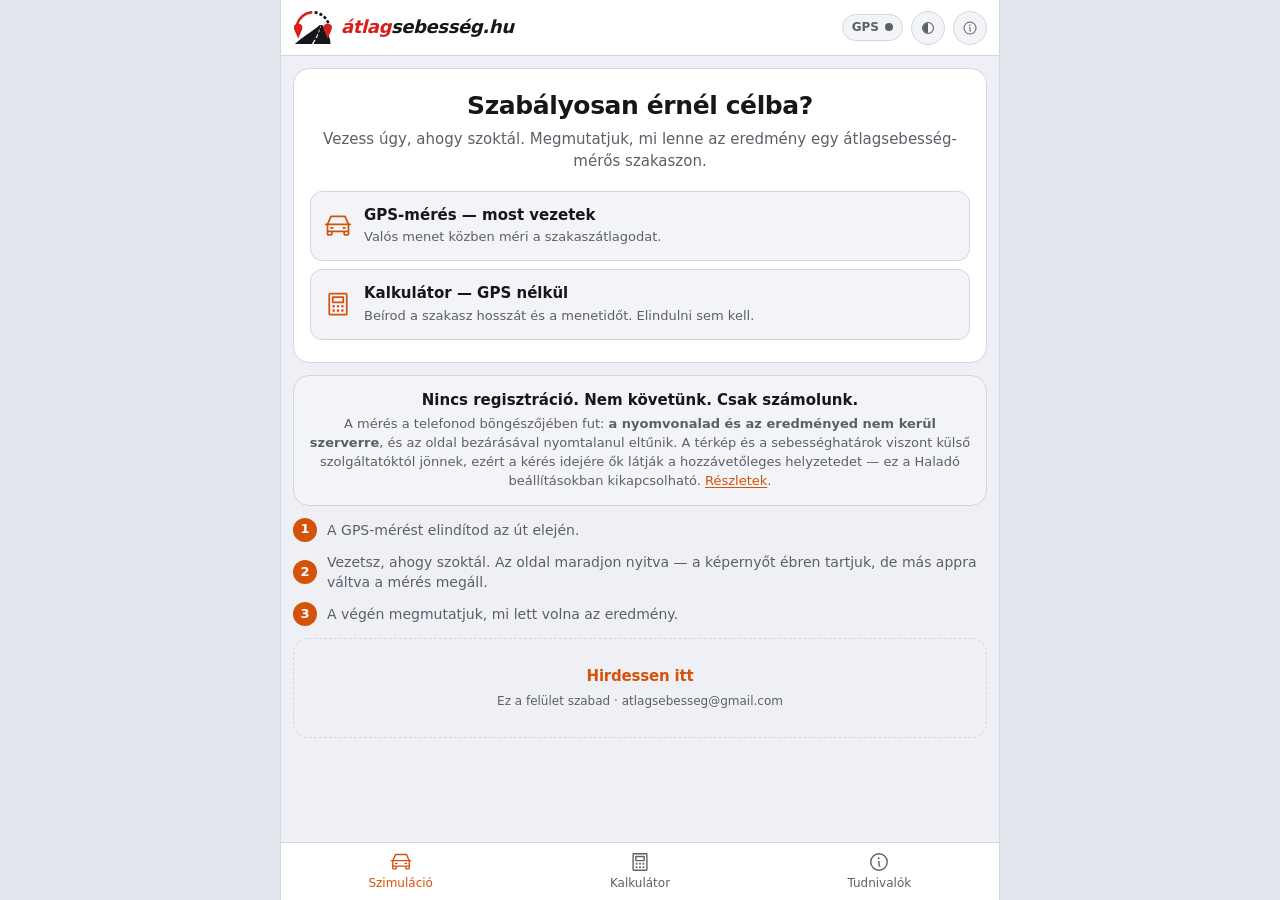
==== commit 6c70faac: "Megosztási kép a Facebook-előnézethez, és új kapcsolattartó e-mail A kapcsolattartó cím mindenhol `a" ====
--- a/atlagsebesseg/index.html
+++ b/atlagsebesseg/index.html
@@ -18,7 +18,7 @@
   }
 })();
 </script>
-<meta name="description" content="Nézd meg, hogyan működne nálad az átlagsebesség-mérés, ha Magyarországon a jelenleg egyeztetett rendszer bevezetésre kerül. Nincs regisztráció, nem követünk, csak számolunk.">
+<meta name="description" content="Nézd meg, hogyan működne nálad az átlagsebesség-mérés, ha Magyarországon bevezetnek ilyen rendszert. Nincs regisztráció, nem követünk, csak számolunk.">
 <title>Átlagsebesség.hu</title>
 <link rel="canonical" href="https://atlagsebesseg.hu/">
 <link rel="manifest" href="manifest.webmanifest">
@@ -37,10 +37,10 @@
 <meta property="og:url" content="https://atlagsebesseg.hu/">
 <meta property="og:title" content="Szabályosan érnél célba?">
 <meta property="og:description" content="Vezess úgy, ahogy szoktál. Megmutatjuk, mi lenne az eredmény egy átlagsebesség-mérős szakaszon. Nincs regisztráció, nem követünk, csak számolunk.">
-<meta property="og:image" content="https://atlagsebesseg.hu/icons/og.png">
+<meta property="og:image" content="https://atlagsebesseg.hu/icons/megosztas.png">
 <meta property="og:image:width" content="1200">
 <meta property="og:image:height" content="630">
-<meta property="og:image:alt" content="Átlagsebesség.hu — Szabályosan érnél célba?">
+<meta property="og:image:alt" content="Átlagsebesség.hu — Szabályosan érnél célba? Szakaszátlag-műszer 104 km/h-nál.">
 <meta name="twitter:card" content="summary_large_image">
 <link rel="stylesheet" href="vendor/leaflet/leaflet.css">
 <link rel="stylesheet" href="css/app.css">
@@ -130,9 +130,9 @@
       </section>
 
       <a class="hirdetes" data-slot="intro-also"
-           href="mailto:keresohirdetesek@gmail.com?subject=Hirdet%C3%A9s%20az%20atlagsebesseg.hu-n">
+           href="mailto:atlagsebesseg@gmail.com?subject=Hirdet%C3%A9s%20az%20atlagsebesseg.hu-n">
         <strong>Hirdessen itt</strong>
-        <span>Ez a felület szabad · keresohirdetesek@gmail.com</span>
+        <span>Ez a felület szabad · atlagsebesseg@gmail.com</span>
       </a>
     </div>
 
@@ -155,8 +155,9 @@
           </div>
           <p class="muted small">
             Menet közben, kilométerenként lekéri a táblák szerinti határokat
-            az OpenStreetMapből. Kikapcsolva semmilyen adat nem hagyja el a
-            készüléket, és a lenti alapértékkel számolunk.
+            az OpenStreetMapből. Kikapcsolva nem indul több ilyen kérés, és a
+            lenti alapértékkel számolunk. A térkép csempéi ettől függetlenül
+            töltődnek — azokat a Haladó beállításokban lehet kikapcsolni.
           </p>
           <div class="row-between">
             <label for="sel-alap-fo">Ha nincs lekért adat, ezzel számolunk</label>
@@ -446,9 +447,9 @@
         </details>
 
         <a class="hirdetes" data-slot="meres-also"
-           href="mailto:keresohirdetesek@gmail.com?subject=Hirdet%C3%A9s%20az%20atlagsebesseg.hu-n">
+           href="mailto:atlagsebesseg@gmail.com?subject=Hirdet%C3%A9s%20az%20atlagsebesseg.hu-n">
         <strong>Hirdessen itt</strong>
-        <span>Ez a felület szabad · keresohirdetesek@gmail.com</span>
+        <span>Ez a felület szabad · atlagsebesseg@gmail.com</span>
       </a>
       </div>
     </div>
@@ -567,9 +568,9 @@
       </section>
 
       <a class="hirdetes" data-slot="kalk-also"
-           href="mailto:keresohirdetesek@gmail.com?subject=Hirdet%C3%A9s%20az%20atlagsebesseg.hu-n">
+           href="mailto:atlagsebesseg@gmail.com?subject=Hirdet%C3%A9s%20az%20atlagsebesseg.hu-n">
         <strong>Hirdessen itt</strong>
-        <span>Ez a felület szabad · keresohirdetesek@gmail.com</span>
+        <span>Ez a felület szabad · atlagsebesseg@gmail.com</span>
       </a>
     </div>
   </section>
@@ -610,8 +611,7 @@
           szerepel a szabályozásban, a gyakorlati bevezetéséről pedig 2026
           nyarán indult egyeztetés. <strong>Végleges döntés és konkrét rendszer
           egyelőre nincs</strong>. Ez az oldal azt mutatja meg, hogyan
-          működne nálad a méréstechnika, ha a jelenleg egyeztetett rendszer
-          bevezetésre kerül. Nem hatósági eszköz, és nem előrejelzés arról,
+          működne nálad a méréstechnika, ha ilyen rendszert bevezetnek. Nem hatósági eszköz, és nem előrejelzés arról,
           hogy pontosan milyen szabályok születnek.
         </p>
       </section>
@@ -642,7 +642,10 @@
       <section class="card kiemelt">
         <h2 class="card-title">Nincs regisztráció. Nem követünk. Csak számolunk.</h2>
         <ul class="tick">
-          <li>Nincs regisztráció, nincs bejelentkezés, nincs analitika.</li>
+          <li>Nincs regisztráció, nincs bejelentkezés, <strong>nincs
+              követőszkript és nincs süti</strong>. A látogatószámot a
+              kiszolgáló saját naplójából nézzük: ez összesített szám, nem
+              köthető hozzád, és nem követ végig más oldalakra.</li>
           <li>A GPS-adatok <strong>csak a böngésző memóriájában</strong> vannak; az oldal
               bezárásával nyomtalanul eltűnnek. Nincs fájl, nincs adatbázis, nincs süti.</li>
           <li>Egyetlen dolog marad meg a készüléken: a választott téma
@@ -655,9 +658,9 @@
               <strong>magától fut</strong>, nagyjából kilométerenként, hogy a
               táblán mindig az legyen, ami tényleg ki van téve. Ilyenkor a
               szolgáltató a saját szabályzata szerint látja a kérés IP-címét
-              és a kért terület koordinátáit. A Haladó beállításokban
-              kikapcsolható; kikapcsolva semmilyen adat nem hagyja el a
-              készüléket.</li>
+              és a kért terület koordinátáit. Mindkettőnek külön kapcsolója
+              van a Haladó beállításokban; ha mindkettőt kikapcsolod,
+              semmilyen adat nem hagyja el a készüléket.</li>
         </ul>
         <p class="muted small">
           A részletes, jogi nyelven megírt változat:
@@ -669,7 +672,10 @@
         <h2 class="card-title">Honnan jönnek a sebességhatárok?</h2>
         <p>
           Az útvonal menti korlátozások az <strong>OpenStreetMap</strong>
-          <code>maxspeed</code> adataiból származnak (Overpass API).
+          <code>maxspeed</code> adataiból származnak (Overpass API). Az
+          adatbázis ©
+          <a href="https://www.openstreetmap.org/copyright" rel="noopener" target="_blank">OpenStreetMap</a>
+          közreműködők, az Open Database License (ODbL) feltételeivel.
         </p>
         <p><strong>Mennyire pontos ez?</strong> Rétegenként más:</p>
         <ul class="tick">
@@ -700,22 +706,32 @@
       <section class="card">
         <h2 class="card-title">A bírság</h2>
         <p>
-          <strong>Egy szakasz, egy bírság.</strong> A szakaszellenőrzés a
-          szakasz egészét méri, és egy áthaladás egy szabálysértés. Ha a
-          szakaszon belül több, eltérő korlátozású részen is a határ fölött
-          voltál, a tételek nem adódnak össze: a bírságot a legsúlyosabb rész
-          szabja meg. A többi túllépés a részletes listában látszik, de nem
-          növeli az összeget.
+          <strong>Egy áthaladás, egy bírság.</strong> A szakaszellenőrzés a
+          szakasz egészét méri: a bírságot a <strong>teljes szakasz egyetlen
+          átlaga</strong> adja, nem a szakaszrészek külön-külön. Vegyes
+          korlátozásnál a viszonyítás a szakasz megengedett átlaga — az az
+          érték, ami akkor jönne ki, ha végig pontosan a táblát tartanád.
+          Erről bővebben a <em>Mihez mérünk?</em> szakaszban.
         </p>
         <p id="info-jog" class="muted small"></p>
         <div id="info-tabla"></div>
         <p class="muted small">
           A közigazgatási bírságot objektív felelősség alapján az üzembentartóra
           szabják ki; büntetőpont akkor kerülhet szóba, ha a hatóság a vezetőt is
-          azonosítja. Az itt látható összegek tájékoztatásul szolgálnak, jogi
-          tanácsadásnak nem minősülnek. Az összegek a hatályos gyorshajtási
-          bírságtételek. Arról, hogy egy jövőbeli átlagsebesség-mérés
-          pontosan milyen szankcióval járna, még nincs döntés.
+          azonosítja.
+        </p>
+        <p class="muted small">
+          <strong>Az itt látható összegek tájékoztatásul szolgálnak, és nem
+          minősülnek jogi tanácsadásnak.</strong> A táblázat a fenti rendelet
+          gyorshajtásra vonatkozó tételeit adja vissza a jelzett ellenőrzési
+          dátum szerint; a mindenkori hatályos szöveg a
+          <a href="https://net.jogtar.hu/jogszabaly?docid=a0700410.kor"
+             rel="noopener" target="_blank">Hatályos Jogszabályok
+          Gyűjteményében</a> és a
+          <a href="https://njt.hu" rel="noopener" target="_blank">Nemzeti
+          Jogszabálytárban</a> érhető el — eltérés esetén az az irányadó.
+          Arról, hogy egy jövőbeli átlagsebesség-mérés pontosan milyen
+          szankcióval járna, még nincs döntés.
         </p>
       </section>
 
@@ -741,10 +757,10 @@
           A szakaszrészek külön bontása ettől még hasznos, mert megmutatja,
           hol keletkezett az átlag — de az szigorúbb, mint egyetlen mérés:
           olyan, mintha minden egységes határú részen külön rendszer állna.
-          Ha a kettő eltér, az eredménynél ezt külön kiírjuk. A valóságban
-          ilyen berendezéseket egységes korlátozású szakaszokra telepítenek,
-          épp azért, mert egyetlen átlagból nem lehet visszakövetkeztetni a
-          szakaszon belüli sebességekre.
+          Ha a kettő eltér, az eredménynél ezt külön kiírjuk. Ilyen
+          berendezéseket jellemzően egységes korlátozású szakaszokra
+          telepítenek; egyetlen átlagból ugyanis nem lehet
+          visszakövetkeztetni a szakaszon belüli sebességekre.
         </p>
       </section>
 
@@ -779,8 +795,9 @@
           <li>Alagútban, mély bevágásban a jel elveszhet. Ilyenkor az app a
               két fix közti egyenessel számol.</li>
           <li>Egy hatósági rendszer a szakasz két fix pontja közti időt mérné,
-              és a hivatalos szakaszhosszal számolna; a te méréseddel ez néhány
-              km/h-n belül egyezik.</li>
+              és a hivatalos szakaszhosszal számolna. A te méréseddel ez
+              jellemzően néhány km/h-n belül egyezik, de az egyezés nem
+              garantált: az itt kapott érték becslés.</li>
           <li>A menet közben javasolt tempó a szakasz végéig <strong>légvonalban
               hátralévő távval</strong> számol, mert az útvonalat előre nem
               ismerjük. Kanyargós úton a valódi táv ennél hosszabb, ilyenkor a
@@ -792,15 +809,21 @@
       </section>
 
       <a class="hirdetes" data-slot="info-also"
-           href="mailto:keresohirdetesek@gmail.com?subject=Hirdet%C3%A9s%20az%20atlagsebesseg.hu-n">
+           href="mailto:atlagsebesseg@gmail.com?subject=Hirdet%C3%A9s%20az%20atlagsebesseg.hu-n">
         <strong>Hirdessen itt</strong>
-        <span>Ez a felület szabad · keresohirdetesek@gmail.com</span>
+        <span>Ez a felület szabad · atlagsebesseg@gmail.com</span>
       </a>
       <p class="muted small center">
         <a href="adatvedelem.html">Adatvédelmi tájékoztató</a> ·
-        <a href="adatvedelem.html#impresszum">Impresszum</a>
+        <a href="adatvedelem.html#impresszum">Impresszum</a> ·
+        <a href="adatvedelem.html#forrasok">Források és licencek</a>
       </p>
-      <p class="muted small center">Átlagsebesség.hu · nyílt forrású, szerver nélküli alkalmazás.</p>
+      <p class="muted small center">
+        Térkép- és sebességhatár-adatok: ©
+        <a href="https://www.openstreetmap.org/copyright" rel="noopener" target="_blank">OpenStreetMap</a>
+        közreműködők, ODbL.
+      </p>
+      <p class="muted small center">Átlagsebesség.hu · szerver nélküli alkalmazás.</p>
     </div>
   </section>
 
--- a/atlagsebesseg/css/app.css
+++ b/atlagsebesseg/css/app.css
@@ -20,6 +20,11 @@
   --warn: #ffbe4d;
   --radius: 16px;
   --kartya-arnyek: none;
+  /* Az alkalmazássáv szélessége asztali gépen, és a mögötte látszó
+     háttér. A jogi oldal törzse régóta 720 képpont — a felület is
+     ezt veszi át, hogy a két lap egyforma széles legyen. */
+  --app-max: 720px;
+  --bg-lap: #09090b;
   /* a logó pirosa: márkaszín, témától független */
   --marka: #e8332a;
 
@@ -56,6 +61,7 @@
   --warn: #a86400;
 
   --marka: #d5211a;
+  --bg-lap: #e2e5ec;
   --band-ok-bg: #c9f0d4;
   --band-ok-ink: #0d2a17;
   --band-ok-keret: #7ed39a;
@@ -196,6 +202,33 @@
   border-top: 1px solid var(--border);
   background: var(--surface);
   padding-bottom: env(safe-area-inset-bottom, 0px);
+}
+
+/* ------------------------------------------- asztali gépen keskeny sáv
+
+   A felület telefonra készült: 390 képpont széles kijelzőn minden
+   elem a helyén van. Asztali monitoron viszont ugyanez teljes
+   szélességben szétfolyik — a „Mérés indítása" gomb méteres lesz, a
+   kártyák sora pedig olvashatatlanul hosszú.
+
+   Ezért széles ablakban az egész alkalmazás egy középre zárt sávba
+   kerül. Nem százalékot használunk, hanem fix felső korlátot: 70%
+   egy 1920 képpontos monitoron még mindig 1340 képpont volna, azaz a
+   gomb továbbra is túl nagy maradna. A korlát a `--app-max`, egyetlen
+   szám átírásával tágítható.                                         */
+@media (min-width: 760px) {
+  html { background: var(--bg-lap); }
+  body {
+    max-width: var(--app-max);
+    margin-inline: auto;
+    border-inline: 1px solid var(--border);
+  }
+  /* A teljes képernyős profilnézet a viewporthoz képest van rögzítve,
+     ezért magától kilógna a sávból. */
+  .profil-lap {
+    max-width: var(--app-max);
+    margin-inline: auto;
+  }
 }
 
 .tab {
@@ -459,7 +492,17 @@
 
 .ora-kartya { align-items: stretch; gap: 12px; }
 
-.ora-doboz { position: relative; }
+/* Az óra a rendelkezésre álló szélességet tölti ki, de egy ponton túl
+   nem nő tovább: a műszer olvashatóságán 420 képpont fölött már nem
+   javít a méret, viszont asztali gépen az egész képernyőt elfoglalná.
+   Telefonon ez a korlát nem lép életbe (390 képpontos kijelzőn az óra
+   ennél keskenyebb), tehát ott semmi nem változik.                   */
+.ora-doboz {
+  position: relative;
+  max-width: 420px;
+  margin-inline: auto;
+  width: 100%;
+}
 
 /* A műszer színei külön változókban. A minta egy gyári műszeregység:
    sötét csatornában világító gyűrű, középen nagy fehér szám. Világos
@@ -1119,6 +1162,19 @@
 
 .leaflet-container { background: var(--surface-2); font: inherit; }
 .leaflet-control-attribution { font-size: 10px; }
+
+/* Sötét témában ugyanazokat az OpenStreetMap-csempéket sötétítjük, nem
+   másik szolgáltatótól kérünk éjszakai térképet. A szűrő kizárólag a
+   csempepanelre hat: a nyomvonal, a jelölők, a vezérlők és az
+   attribúció külön rétegen vannak, azok érintetlenek.
+
+   A sorrend számít. Az `invert` sötétre fordítja a lapot, de a színeket
+   is a komplementerükre viszi (a kék víz narancs lenne); ezt teszi
+   helyre a `hue-rotate(180deg)`. A maradék három a fényerőt és a
+   telítettséget húzza vissza, hogy éjszakai vezetésnél ne vakítson. */
+.csempe-ejszaka .leaflet-tile-pane {
+  filter: invert(1) hue-rotate(180deg) brightness(0.86) contrast(0.92) saturate(0.55);
+}
 
 /* ------------------------------------------- sebességhatár-választó */
 
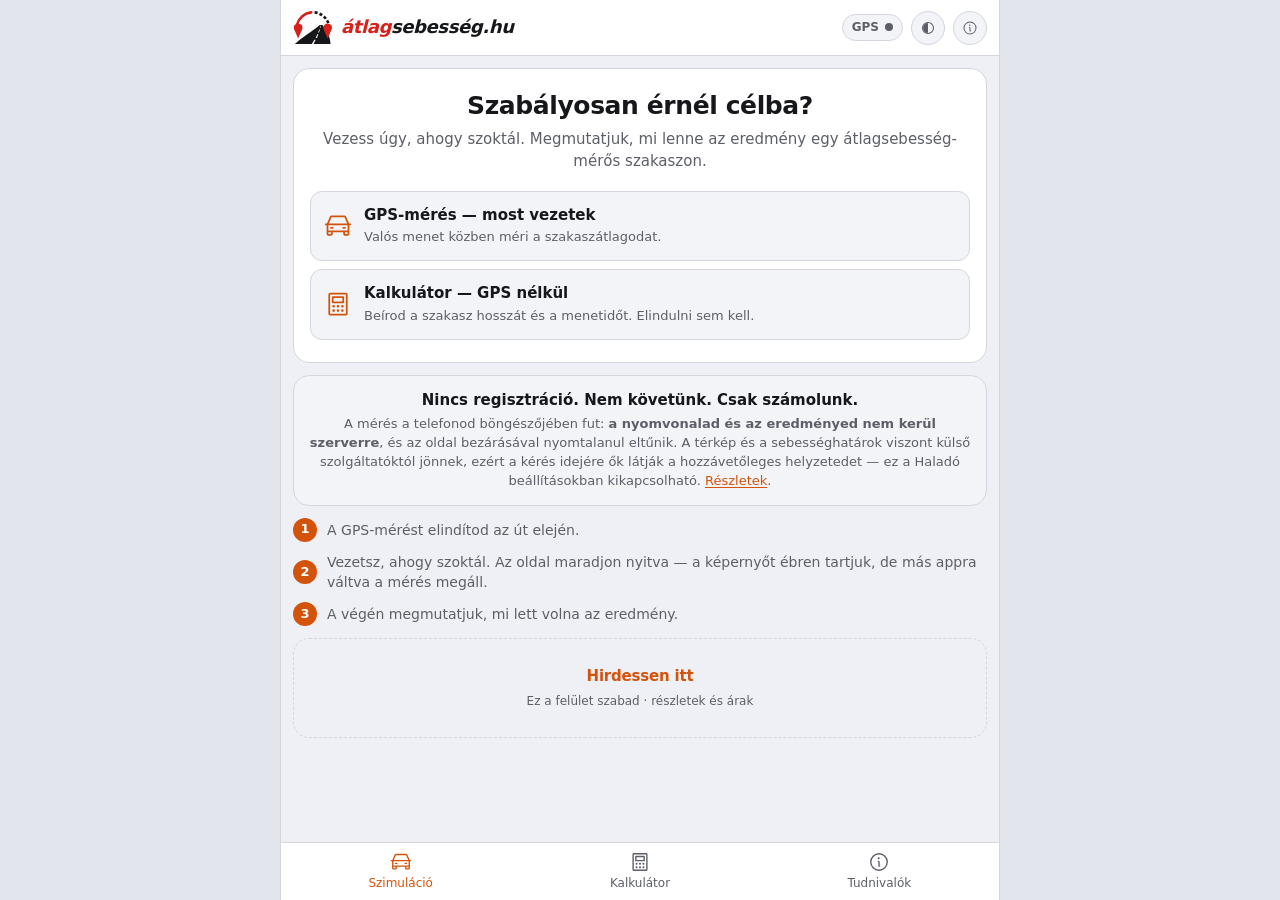
==== commit 8dd907d3: "Hirdetési rendszer és hirdetői oldal A négy felület eddig csak felirat volt: ha holnap fizetett vala" ====
--- a/atlagsebesseg/index.html
+++ b/atlagsebesseg/index.html
@@ -130,9 +130,9 @@
       </section>
 
       <a class="hirdetes" data-slot="intro-also"
-           href="mailto:atlagsebesseg@gmail.com?subject=Hirdet%C3%A9s%20az%20atlagsebesseg.hu-n">
+           href="hirdetes.html">
         <strong>Hirdessen itt</strong>
-        <span>Ez a felület szabad · atlagsebesseg@gmail.com</span>
+        <span>Ez a felület szabad · részletek és árak</span>
       </a>
     </div>
 
@@ -447,9 +447,9 @@
         </details>
 
         <a class="hirdetes" data-slot="meres-also"
-           href="mailto:atlagsebesseg@gmail.com?subject=Hirdet%C3%A9s%20az%20atlagsebesseg.hu-n">
+           href="hirdetes.html">
         <strong>Hirdessen itt</strong>
-        <span>Ez a felület szabad · atlagsebesseg@gmail.com</span>
+        <span>Ez a felület szabad · részletek és árak</span>
       </a>
       </div>
     </div>
@@ -568,9 +568,9 @@
       </section>
 
       <a class="hirdetes" data-slot="kalk-also"
-           href="mailto:atlagsebesseg@gmail.com?subject=Hirdet%C3%A9s%20az%20atlagsebesseg.hu-n">
+           href="hirdetes.html">
         <strong>Hirdessen itt</strong>
-        <span>Ez a felület szabad · atlagsebesseg@gmail.com</span>
+        <span>Ez a felület szabad · részletek és árak</span>
       </a>
     </div>
   </section>
@@ -809,9 +809,9 @@
       </section>
 
       <a class="hirdetes" data-slot="info-also"
-           href="mailto:atlagsebesseg@gmail.com?subject=Hirdet%C3%A9s%20az%20atlagsebesseg.hu-n">
+           href="hirdetes.html">
         <strong>Hirdessen itt</strong>
-        <span>Ez a felület szabad · atlagsebesseg@gmail.com</span>
+        <span>Ez a felület szabad · részletek és árak</span>
       </a>
       <p class="muted small center">
         <a href="adatvedelem.html">Adatvédelmi tájékoztató</a> ·
--- a/atlagsebesseg/css/app.css
+++ b/atlagsebesseg/css/app.css
@@ -1160,6 +1160,34 @@
 a.hirdetes:hover strong, a.hirdetes:focus-visible strong { text-decoration: underline; }
 a.hirdetes:hover, a.hirdetes:focus-visible { border-color: var(--accent); }
 
+/* Eladott felület: a kép a teljes szélességet kitölti, alatta a
+   kötelező „Hirdetés” címke. A szaggatott keret helyett folytonos —
+   a szaggatott azt jelzi, hogy a hely szabad. */
+.hirdetes-elo {
+  display: block;
+  padding: 0;
+  overflow: hidden;
+  border-style: solid;
+}
+.hirdetes-elo img {
+  display: block;
+  width: 100%;
+  height: auto;
+  /* A kép a saját arányát tartja; a magasságot a `width`/`height`
+     attribútum adja meg előre, hogy betöltéskor ne ugorjon a tartalom. */
+}
+.hirdetes-cimke {
+  display: block;
+  padding: 6px 10px;
+  font-size: 11px;
+  letter-spacing: 0.4px;
+  text-transform: uppercase;
+  color: var(--muted);
+  background: var(--surface-2);
+  border-top: 1px solid var(--border);
+  text-align: left;
+}
+
 .leaflet-container { background: var(--surface-2); font: inherit; }
 .leaflet-control-attribution { font-size: 10px; }
 
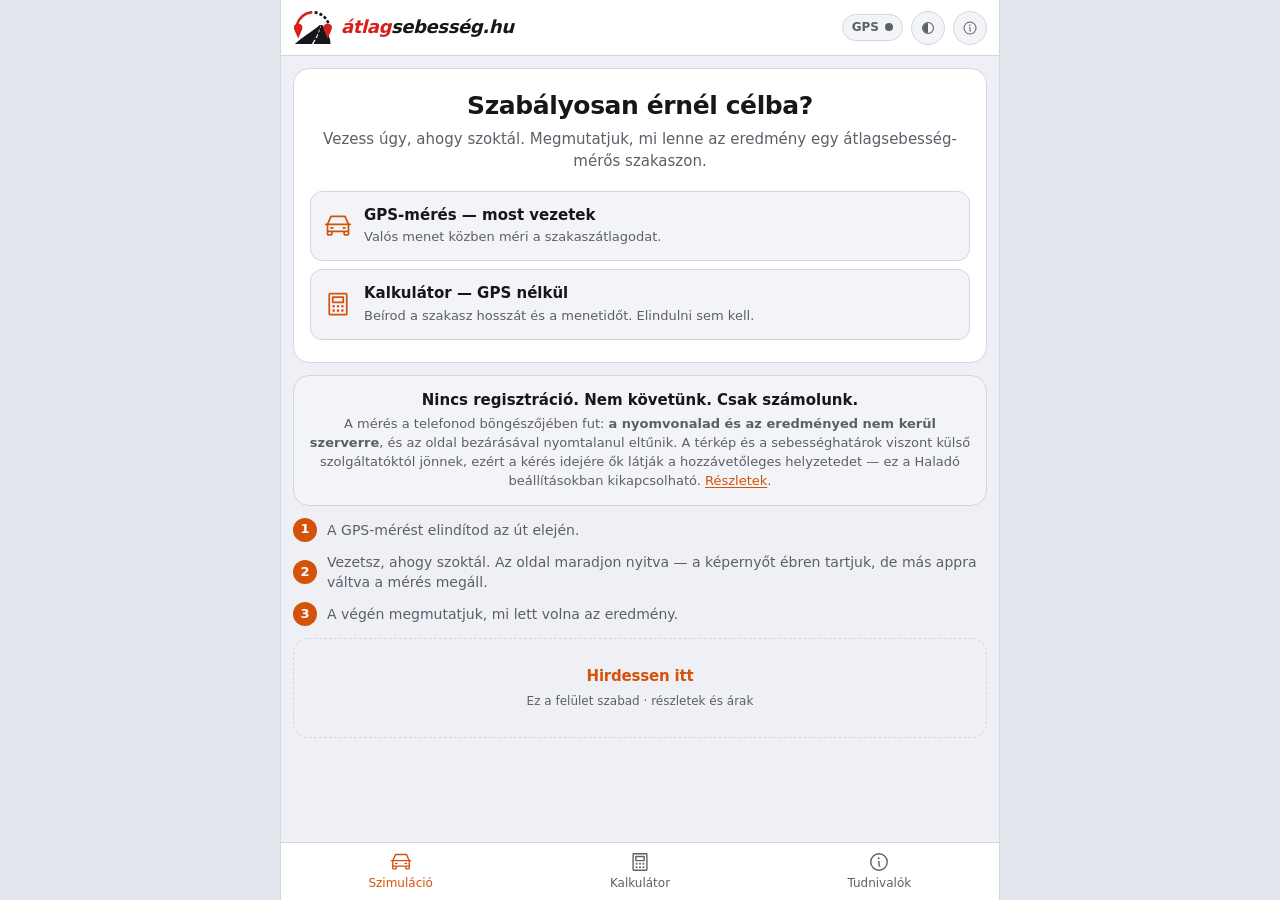
==== commit e646e354: "Tudástár: négy aloldal a keresőből érkező forgalomhoz Az oldal eddig egyetlen lapból állt, ezért gya" ====
--- a/atlagsebesseg/index.html
+++ b/atlagsebesseg/index.html
@@ -808,6 +808,19 @@
         </ul>
       </section>
 
+      <section class="card">
+        <h2 class="card-title">Tudástár</h2>
+        <p class="muted small">
+          Ami mögötte van: a jogszabály, a módszer és a számtan.
+        </p>
+        <div class="tovabb">
+          <a href="birsag.html">Gyorshajtás bírságtételei<span>A teljes táblázat, a küszöbök és három példa.</span></a>
+          <a href="szakaszellenorzes.html">Mi az a szakaszellenőrzés?<span>Két kapu, egy átlag — így működik.</span></a>
+          <a href="atlagsebesseg-szamitas.html">Hogyan számolódik az átlagsebesség?<span>A képlet, és miért csal a megérzés.</span></a>
+          <a href="sebessegmero-pontossag.html">Mennyit mutat többet a kilométeróra?<span>A műszered szabály szerint túloz.</span></a>
+        </div>
+      </section>
+
       <a class="hirdetes" data-slot="info-also"
            href="hirdetes.html">
         <strong>Hirdessen itt</strong>
--- a/atlagsebesseg/css/app.css
+++ b/atlagsebesseg/css/app.css
@@ -1119,6 +1119,59 @@
 .jogi { max-width: 720px; margin: 0 auto; padding-bottom: 32px; }
 .jog-focim { margin: 4px 0 0; font-size: 22px; line-height: 1.2; letter-spacing: -0.4px; }
 .jog-alcim { margin: 6px 0 0; font-size: 14px; font-weight: 650; }
+
+/* ------------------------------------------------ tudástár-aloldalak */
+
+/* A táblázat a keskeny telefonnál is olvasható marad: ha nem fér ki,
+   saját maga görgethető, a lap törzse nem lóg ki tőle. */
+.tabla-gorgo { overflow-x: auto; }
+.birsag-tabla {
+  width: 100%;
+  border-collapse: collapse;
+  font-size: 14px;
+  font-variant-numeric: tabular-nums;
+}
+.birsag-tabla th,
+.birsag-tabla td {
+  padding: 7px 10px;
+  text-align: left;
+  border-bottom: 1px solid var(--border);
+  white-space: nowrap;
+}
+.birsag-tabla th {
+  font-size: 11px;
+  text-transform: uppercase;
+  letter-spacing: 0.5px;
+  color: var(--muted);
+  font-weight: 650;
+}
+.birsag-tabla td:last-child { text-align: right; font-weight: 650; }
+.birsag-tabla tbody tr:last-child td { border-bottom: 0; }
+
+/* Kiemelt számpélda a cikkekben. */
+.pelda {
+  border-left: 3px solid var(--accent);
+  padding: 2px 0 2px 14px;
+  margin: 2px 0;
+  font-size: 14px;
+}
+.pelda strong { color: var(--text); }
+
+/* A cikkek végén a többi aloldal. */
+.tovabb { display: grid; gap: 8px; }
+.tovabb a {
+  display: block;
+  padding: 11px 13px;
+  border: 1px solid var(--border);
+  border-radius: 12px;
+  background: var(--surface-2);
+  text-decoration: none;
+  color: var(--text);
+  font-weight: 650;
+  font-size: 14px;
+}
+.tovabb a span { display: block; font-weight: 400; font-size: 13px; color: var(--muted); margin-top: 2px; }
+.tovabb a:hover, .tovabb a:focus-visible { border-color: var(--accent); }
 .jogi code { font-size: 12px; word-break: break-all; }
 /* Itt nevek és címek állnak, nem műszeradatok: nem kell műszer-betű. */
 .jogi .kv dd { font-family: inherit; }
